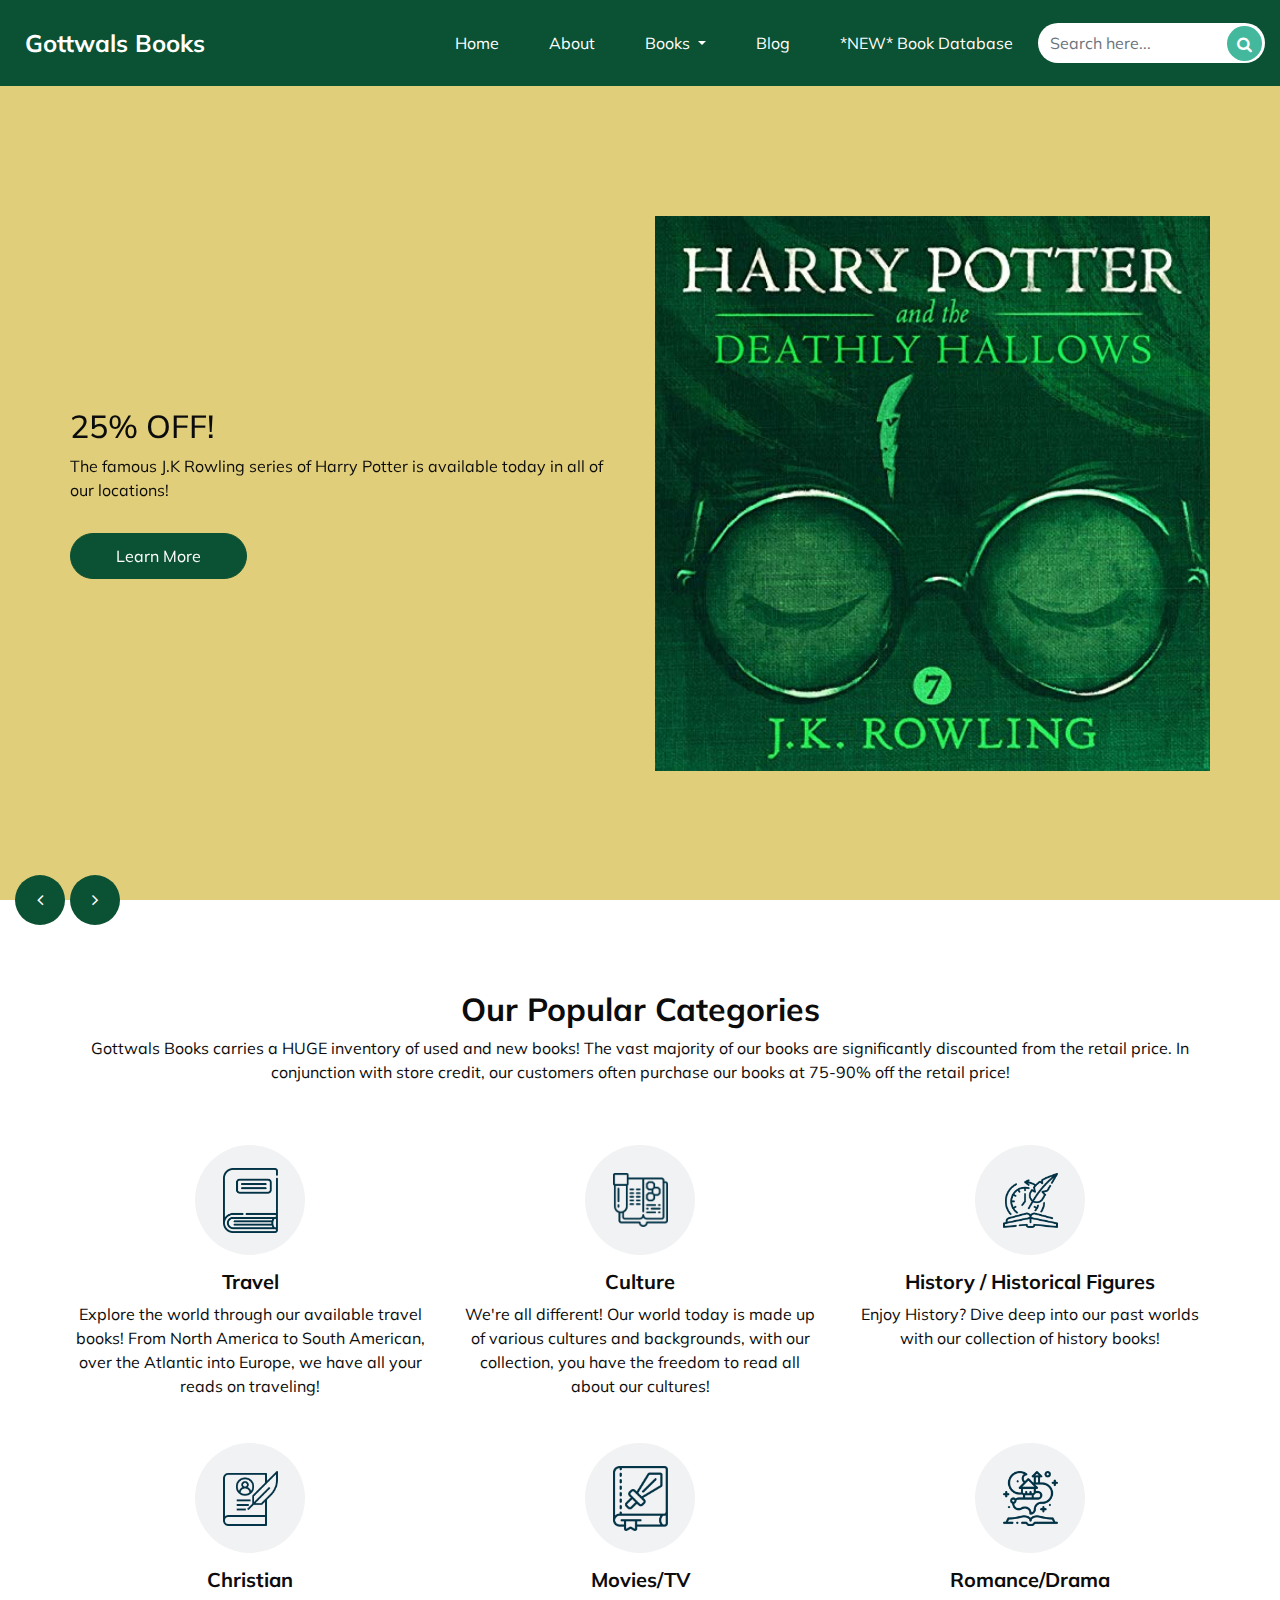
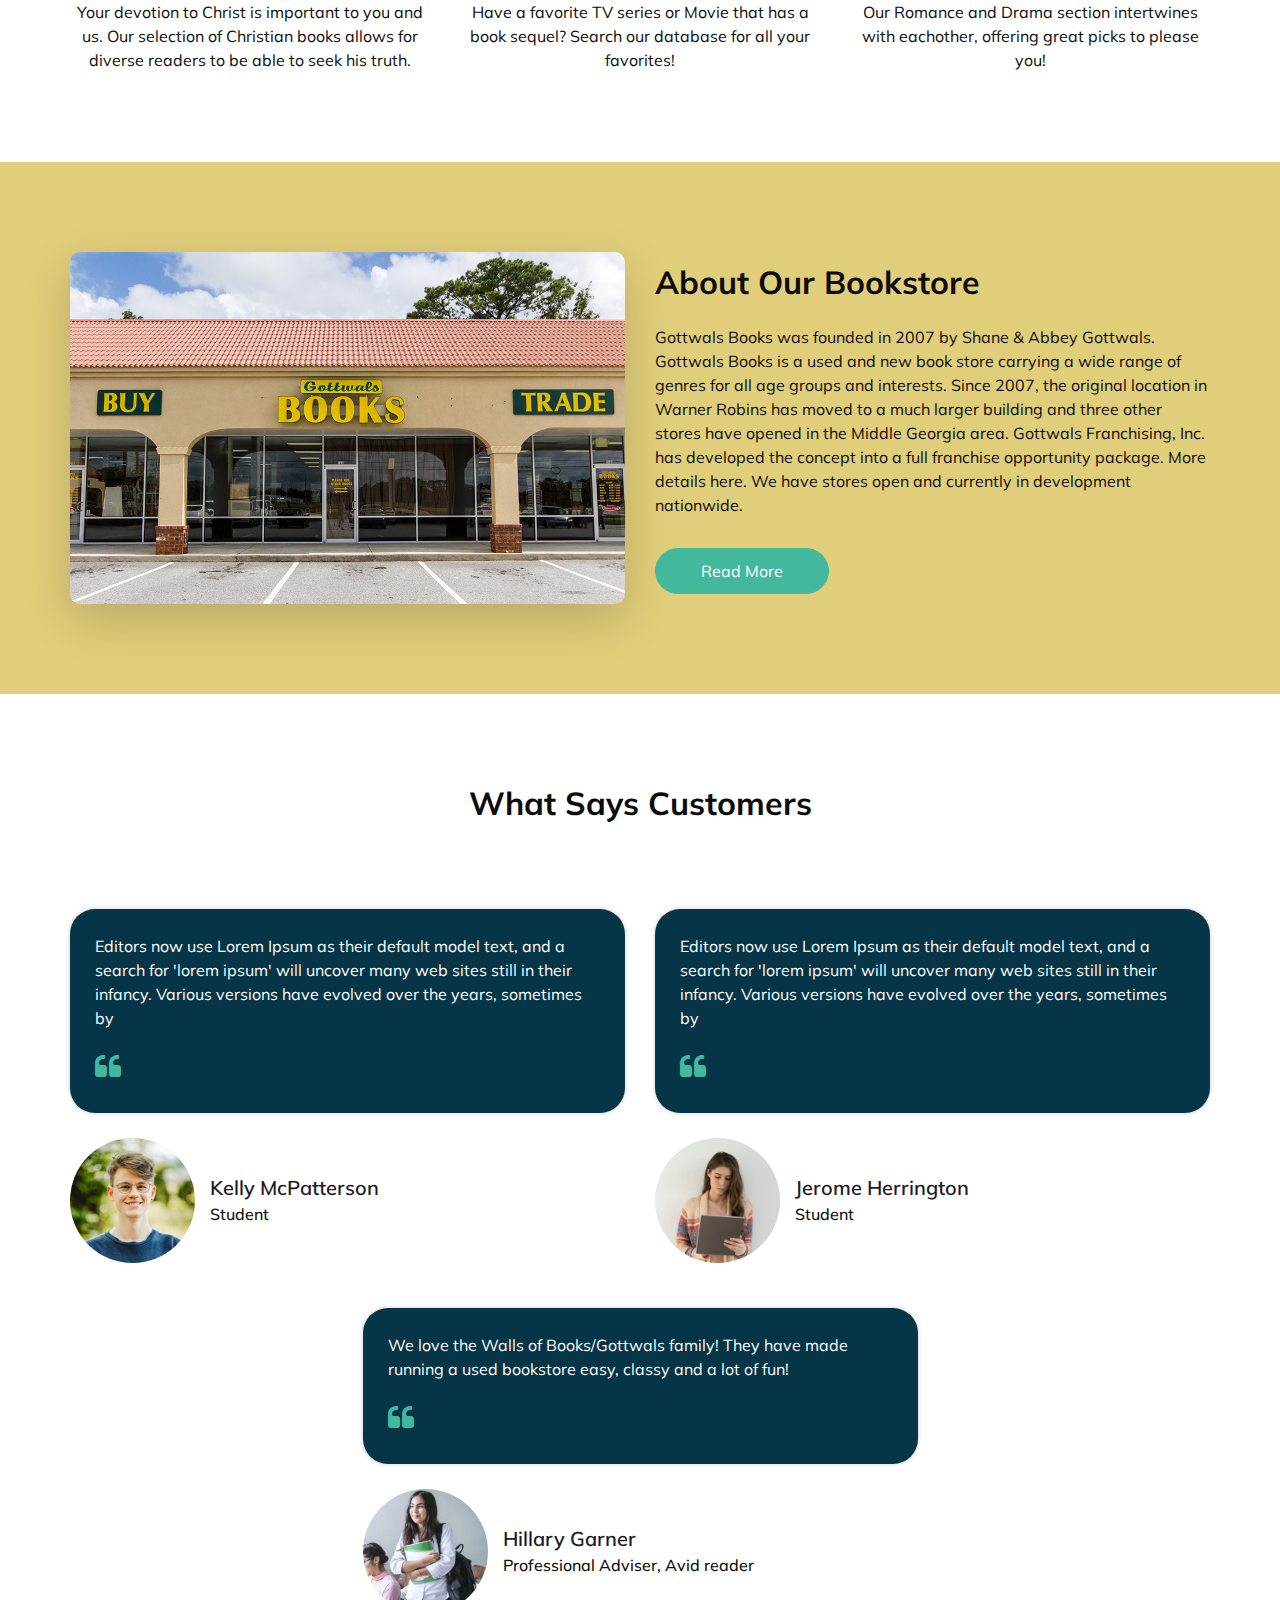
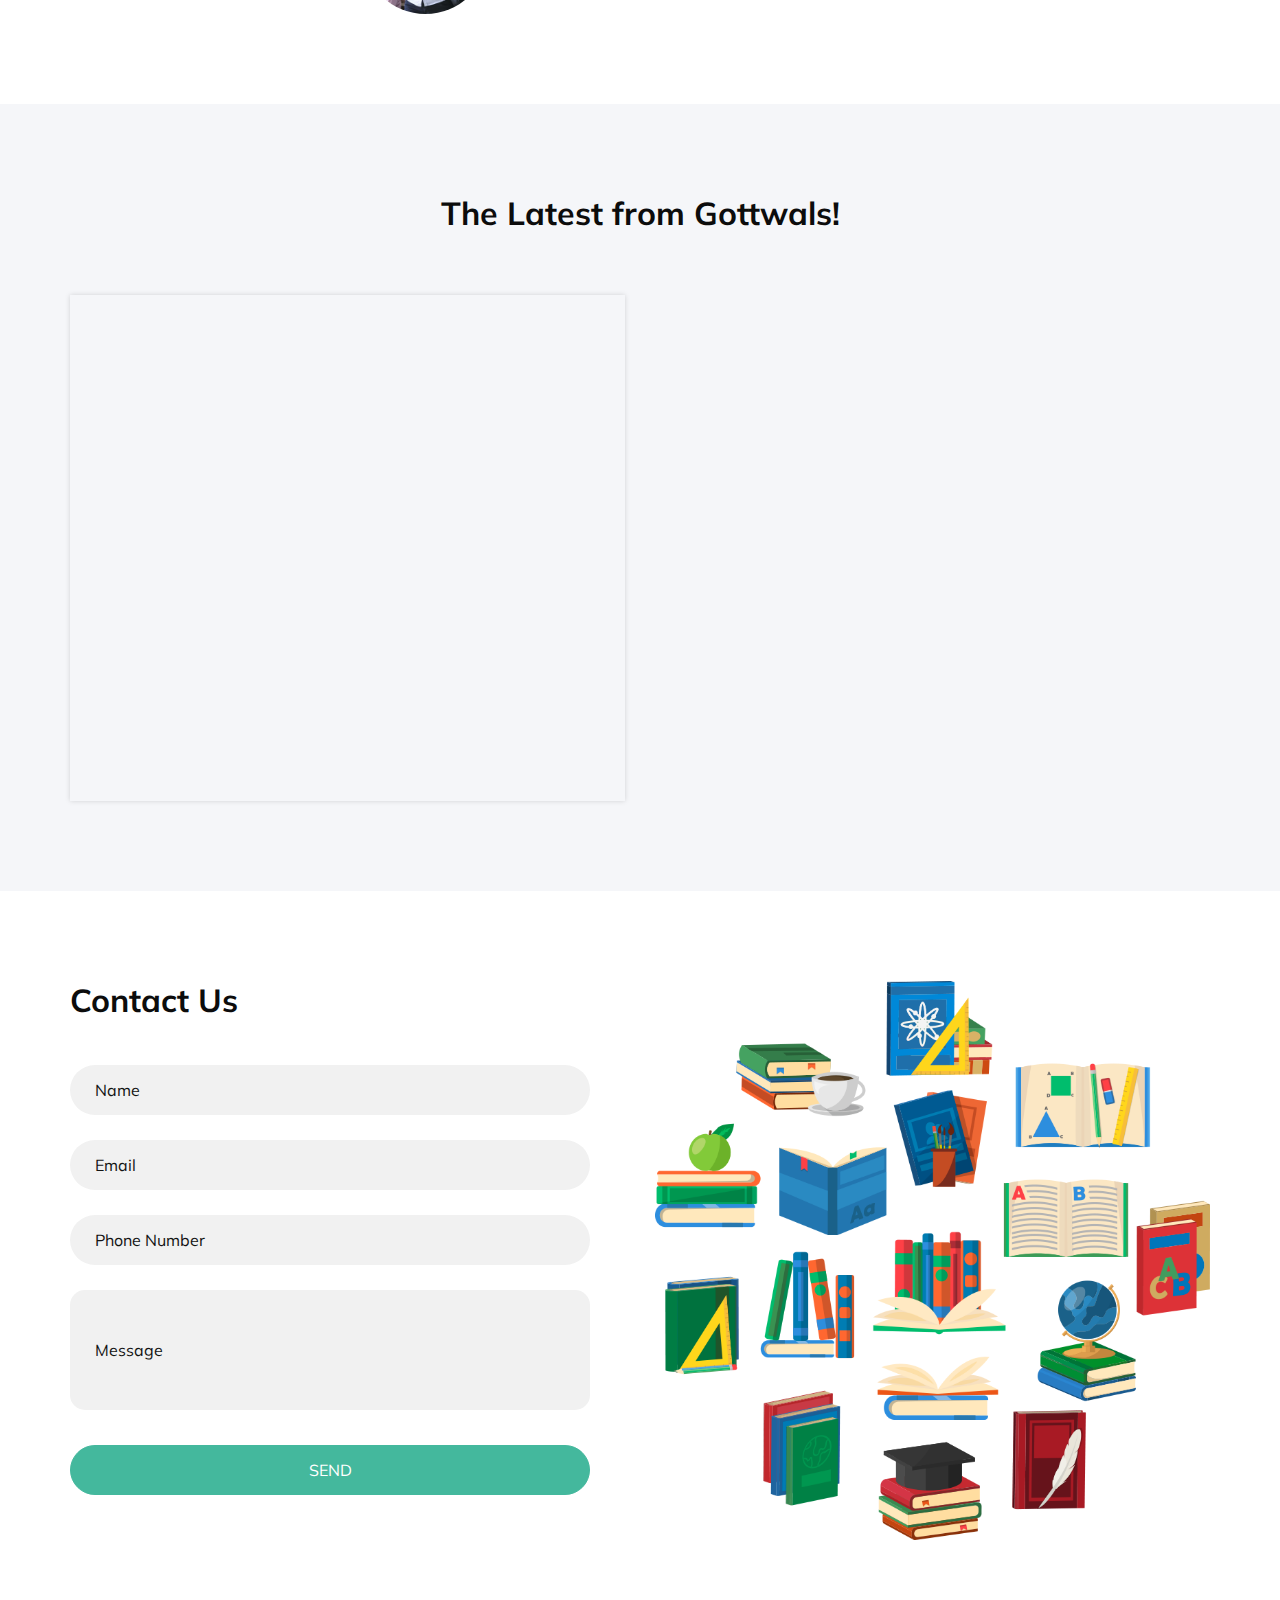
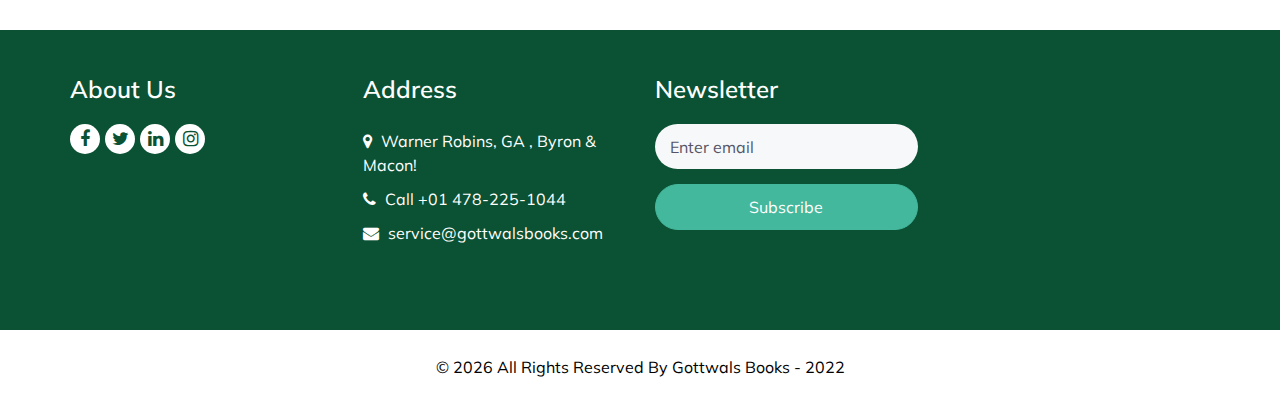
==== Capstone/bostorek/index.html @ 1cc6a349 "updated index" ====
<!DOCTYPE html>
<html>

<head>
  <!-- Basic -->
  <meta charset="utf-8" />
  <meta http-equiv="X-UA-Compatible" content="IE=edge" />
  <!-- Mobile Metas -->
  <meta name="viewport" content="width=device-width, initial-scale=1, shrink-to-fit=no" />
  <!-- Site Metas -->
  <link rel="icon" href="images/favicon.png" type="image/gif" />
  <meta name="keywords" content="" />
  <meta name="description" content="" />
  <meta name="author" content="" />

  <title>Gottwals Books : : Home</title>

  <!-- bootstrap core css -->
  <link rel="stylesheet" type="text/css" href="css/bootstrap.css" />
  <!-- font awesome style -->
  <link href="css/font-awesome.min.css" rel="stylesheet" />

  <!-- Custom styles for this template -->
  <link href="css/style.css" rel="stylesheet" />
  <!-- responsive style -->
  <link href="css/responsive.css" rel="stylesheet" />

</head>

<body>

  <div class="hero_area">
    <!-- header section strats -->
    <header class="header_section">
      <div class="container-fluid">
        <nav class="navbar navbar-expand-lg custom_nav-container ">
          <a class="navbar-brand" href="index.html">
            <span>
              <div class="zoom">
              Gottwals Books
              </div>  
            </span>
          </a>

          <button class="navbar-toggler" type="button" data-toggle="collapse" data-target="#navbarSupportedContent" aria-controls="navbarSupportedContent" aria-expanded="false" aria-label="Toggle navigation">
            <span class=""> </span>
          </button>

          <div class="collapse navbar-collapse" id="navbarSupportedContent">
            <ul class="navbar-nav">
              <li class="nav-item active">
                <a class="nav-link pl-lg-0 " href="index.html">Home <span class="sr-only">(current)</span></a>
              </li>
              <li class="nav-item">
                <a class="nav-link" href="about.html"> About</a>
              </li>
              <li class="nav-item dropdown">
                <a class="nav-link dropdown-toggle" data-toggle="dropdown" href="categories.html">Books
                <span class="caret"></span></a>
                <ul class="dropdown-menu">
                  <li class="nav-link"><a href="#">Audiobooks</a></li>
                  <li class="nav-link"><a href="#">Kids</a></li>
                  <li class="nav-link"><a href="#">Trade & Sell</a></li>
                </ul>
              </li>
              <li class="nav-item">
                <a class="nav-link" href="blog.html"> Blog </a>
              </li>
              <li class="nav-item">
                <a class="nav-link" href="contact.html">*NEW* Book Database</a>
              </li>
            </ul>
            <from class="search_form">
              <input type="text" class="form-control" placeholder="Search here...">
              <button class="" type="submit">
                <i class="fa fa-search" aria-hidden="true"></i>
              </button>
            </from>
          </div>
        </nav>
      </div>
    </header>
    <!-- end header section -->
    <!-- slider section -->
    <section class="slider_section ">
      <div id="customCarousel1" class="carousel slide" data-ride="carousel">
        <div class="carousel-inner">
          <div class="carousel-item active">
            <div class="container ">
              <div class="row">
                <div class="col-md-6">
                  <div class="detail-box">
                    <h2>
                      25% OFF!  
                    </h2>
                    <p>
                      The famous J.K Rowling series of Harry Potter is available today in all of our locations!
                    </p>
                    <a href="">
                      Learn More
                    </a>
                  </div>
                </div>
                <div class="col-md-6">
                  <div class="img-box">
                    <img src="images/Deathly Hallows.jpg" alt="">
                  </div>
                </div>
              </div>
            </div>
          </div>
          <div class="carousel-item">
            <div class="container ">
              <div class="row">
                <div class="col-md-6">
                  <div class="detail-box">
                    <h2>
                      10% OFF + Store Credit!
                    </h2>
                    <p>
                      Feeling down? Depressed? Low Energy? Read into Unbreakable by Jay Glazer!
                    </p>
                    <a href="">
                      Learn More
                    </a>
                  </div>
                </div>
                <div class="col-md-6">
                  <div class="img-box">
                    <img src="images/Unbreakable.jpg" alt="">
                  </div>
                </div>
              </div>
            </div>
          </div>
          <div class="carousel-item">
            <div class="container ">
              <div class="row">
                <div class="col-md-6">
                  <div class="detail-box">
                    <h2>
                      Available Now!
                    </h2>
                    <p>
                      For all your financial needs,
                      Read Money: Master The Game! <br>
                      
                    </p>
                    <a href="">
                      Learn More
                    </a>
                  </div>
                </div>
                <div class="col-md-6">
                  <div class="img-box">
                    <img src="images/Money.png" alt="">
                  </div>
                </div>
              </div>
            </div>
          </div>
        </div>
        <div class="carousel_btn_box">
          <a class="carousel-control-prev" href="#customCarousel1" role="button" data-slide="prev">
            <i class="fa fa-angle-left" aria-hidden="true"></i>
            <span class="sr-only">Previous</span>
          </a>
          <a class="carousel-control-next" href="#customCarousel1" role="button" data-slide="next">
            <i class="fa fa-angle-right" aria-hidden="true"></i>
            <span class="sr-only">Next</span>
          </a>
        </div>
      </div>
    </section>
    <!-- end slider section -->
  </div>


  <!-- catagory section -->

  <section class="catagory_section layout_padding">
    <div class="catagory_container">
      <div class="container ">
        <div class="heading_container heading_center">
          <h2>
            Our Popular Categories
          </h2>
          <p>
            Gottwals Books carries a HUGE inventory of used and new books! The vast majority of our books are significantly discounted from the retail price. In conjunction with store credit, our customers often purchase our books at 75-90% off the retail price!
          </p>
        </div>
        <div class="row">
          <div class="col-sm-6 col-md-4 ">
            <div class="box">
              <div class="img-box">
                <img src="images/cat1.png" alt="">
              </div>
              <div class="detail-box">
                <h5>
                  Travel
                </h5>
                <p>
                 Explore the world through our available travel books! From North America to
                 South American, over the Atlantic into Europe, we have all your reads on traveling!                  
                </p>
              </div>
            </div>
          </div>
          <div class="col-sm-6 col-md-4 ">
            <div class="box ">
              <div class="img-box">
                <img src="images/cat2.png" alt="">
              </div>
              <div class="detail-box">
                <h5>
                  Culture
                </h5>
                <p>
                  We're all different!
                  Our world today is made up of various cultures and backgrounds,
                  with our collection, you have the freedom to read all about our cultures!
                </p>
              </div>
            </div>
          </div>
          <div class="col-sm-6 col-md-4 ">
            <div class="box ">
              <div class="img-box">
                <img src="images/cat3.png" alt="">
              </div>
              <div class="detail-box">
                <h5>
                  History / Historical Figures
                </h5>
                <p>
                  Enjoy History? Dive deep into our past worlds 
                  with our collection of history books!
                </p>
              </div>
            </div>
          </div>
          <div class="col-sm-6 col-md-4 ">
            <div class="box ">
              <div class="img-box">
                <img src="images/cat4.png" alt="">
              </div>
              <div class="detail-box">
                <h5>
                  Christian
                </h5>
                <p>
                  Your devotion to Christ is important to you and us.
                  Our selection of Christian books allows for diverse readers 
                  to be able to seek his truth.
                </p>
              </div>
            </div>
          </div>
          <div class="col-sm-6 col-md-4 ">
            <div class="box ">
              <div class="img-box">
                <img src="images/cat5.png" alt="">
              </div>
              <div class="detail-box">
                <h5>
                  Movies/TV
                </h5>
                <p>
                   Have a favorite TV series or Movie that has a book sequel?
                   Search our database for all your favorites!

                </p>
              </div>
            </div>
          </div>
          <div class="col-sm-6 col-md-4 ">
            <div class="box ">
              <div class="img-box">
                <img src="images/cat6.png" alt="">
              </div>
              <div class="detail-box">
                <h5>
                  Romance/Drama
                </h5>
                <p>
                 Our Romance and Drama section intertwines with eachother,
                 offering great picks to please you!

                </p>
              </div>
            </div>
          </div>
        </div>
      </div>
    </div>
  </section>

  <!-- end catagory section -->

  <!-- about section -->

  <section class="about_section layout_padding">
    <div class="container ">
      <div class="row">
        <div class="col-md-6">
          <div class="img-box">
            <img src="images/Storefront.jpg" class="card-img shadow-lg" alt="">
          </div>
        </div>
        <div class="col-md-6">
          <div class="detail-box">
            <div class="heading_container">
              <h2>
                About Our Bookstore
              </h2>
            </div>
            <p>
              Gottwals Books was founded in 2007 by Shane & Abbey Gottwals. Gottwals Books is a used and new book store carrying a wide range of genres for all age groups and interests. Since 2007, the original location in Warner Robins has moved to a much larger building and three other stores have opened in the Middle Georgia area. Gottwals Franchising, Inc. has developed the concept into a full franchise opportunity package. More details here. We have stores open and currently in development nationwide.
            </p>
            <a href="about.html">
              Read More
            </a>
          </div>
        </div>
      </div>
    </div>
  </section>

  <!-- end about section -->

  <!-- client section -->

  <section class="client_section layout_padding">
    <div class="container ">
      <div class="heading_container heading_center">
        <h2>
          What Says Customers
        </h2>
        <hr>
      </div>
      <div class="row">
        <div class="col-md-6 mx-auto">
          <div class="client_container ">
            <div class="detail-box">
              <p>
                Editors now use Lorem Ipsum as their default model text, and a search for 'lorem ipsum' will uncover many web sites still in their infancy. Various versions have evolved over the years, sometimes by
              </p>
              <span>
                <i class="fa fa-quote-left" aria-hidden="true"></i>
              </span>
            </div>
            <div class="client_id">
              <div class="img-box">
                <img src="images/c1.jpg" alt="">
              </div>
              <div class="client_name">
                <h5>
                  Kelly McPatterson
                </h5>
                <h6>
                  Student
                </h6>
              </div>
            </div>
          </div>
        </div>
        <div class="col-md-6 mx-auto">
          <div class="client_container ">
            <div class="detail-box">
              <p>
                Editors now use Lorem Ipsum as their default model text, and a search for 'lorem ipsum' will uncover many web sites still in their infancy. Various versions have evolved over the years, sometimes by
              </p>
              <span>
                <i class="fa fa-quote-left" aria-hidden="true"></i>
              </span>
            </div>
            <div class="client_id">
              <div class="img-box">
                <img src="images/c2.jpg" alt="">
              </div>
              <div class="client_name">
                <h5>
                  Jerome Herrington
                </h5>
                <h6>
                  Student
                </h6>
              </div>
            </div>
          </div>
        </div>
        <div class="col-lg-6 mx-auto">
          <div class="client_container ">
            <div class="detail-box">
              <p>
                We love the Walls of Books/Gottwals family! They have made running a used bookstore easy, classy and a lot of fun!
              </p>
              <span>
                <i class="fa fa-quote-left" aria-hidden="true"></i>
              </span>
            </div>
            <div class="client_id">
              <div class="img-box">
                <img src="images/c3.jpg" alt="">
              </div>
              <div class="client_name">
                <h5>
                  Hillary Garner
                </h5>
                <h6>
                  Professional Adviser, Avid reader
                </h6>
              </div>
            </div>
          </div>
        </div>
      </div>
    </div>
  </section>

  <!-- end client section -->

  <!-- blog section -->

  <section class="blog_section layout_padding">
    <div class="container">
      <div class="heading_container heading_center">
        <h2>
          The Latest from Gottwals!
        </h2>
      </div>
      <div class="row">
        <div class="col-md-6">
          <div class="box">
           <iframe src="https://www.facebook.com/plugins/page.php?href=https%3A%2F%2Fwww.facebook.com%2Fgottwalsbooks&tabs=timeline&width=500&height=500&small_header=false&adapt_container_width=true&hide_cover=false&show_facepile=true&appId" width="500" height="500" style="border:none;overflow:hidden" scrolling="no" frameborder="0" allowfullscreen="true" allow="autoplay; clipboard-write; encrypted-media; picture-in-picture; web-share"></iframe>
          </div>
        </div>
          </div>
        </div>
      </div>
    </div>
  </section>

  <!-- end blog section -->

  <!-- contact section -->

  <section class="contact_section layout_padding">
    <div class="container">
      <div class="row">
        <div class="col-md-6 ">
          <div class="heading_container ">
            <h2 class="">
              Contact Us
            </h2>
          </div>
          <form action="#">
            <div>
              <input type="text" placeholder="Name" />
            </div>
            <div>
              <input type="email" placeholder="Email" />
            </div>
            <div>
              <input type="text" placeholder="Phone Number" />
            </div>
            <div>
              <input type="text" class="message-box" placeholder="Message" />
            </div>
            <div class="btn-box">
              <button>
                SEND
              </button>
            </div>
          </form>
        </div>
        <div class="col-md-6">
          <div class="img-box">
            <img src="images/contact-img.png" alt="">
          </div>
        </div>
      </div>
    </div>
  </section>

  <!-- end contact section -->

  <!-- info section -->

  <section class="info_section layout_padding2">
    <div class="container">
      <div class="row">
        <div class="col-md-6 col-lg-3 info-col">
          <div class="info_detail">
            <h4>
              About Us
            </h4>
            <p>
              
            </p>
            <div class="info_social">
              <a href="https://www.facebook.com/gottwalsbooks/">
                <i class="fa fa-facebook" aria-hidden="true"></i>
              </a>
              <a href="https://twitter.com/GottBooks">
                <i class="fa fa-twitter" aria-hidden="true"></i>
              </a>
              <a href="">
                <i class="fa fa-linkedin" aria-hidden="true"></i>
              </a>
              <a href="https://www.instagram.com/gottwalsbooks/?hl=en">
                <i class="fa fa-instagram" aria-hidden="true"></i>
              </a>
            </div>
          </div>
        </div>
        <div class="col-md-6 col-lg-3 info-col">
          <div class="info_contact">
            <h4>
              Address
            </h4>
            <div class="contact_link_box">
              <a href="https://www.google.com/maps/search/Gottwals+Books/@32.5690185,-83.7495053,11.52z">
                <i class="fa fa-map-marker" aria-hidden="true"></i>
                <span>
                  Warner Robins, GA , Byron & Macon!
                </span>
              </a>
              <a href="">
                <i class="fa fa-phone" aria-hidden="true"></i>
                <span>
                  Call +01 478-225-1044
                </span>
              </a>
              <a href="">
                <i class="fa fa-envelope" aria-hidden="true"></i>
                <span>
                  
                service@gottwalsbooks.com
                </span>
              </a>
            </div>
          </div>
        </div>
        <div class="col-md-6 col-lg-3 info-col">
          <div class="info_contact">
            <h4>
              Newsletter
            </h4>
            <form action="#">
              <input type="text" placeholder="Enter email" />
              <button type="submit">
                Subscribe
              </button>
            </form>
          </div>
        </div>
        <div class="col-md-6 col-lg-3 info-col">
          <div class="map_container">
            <div class="map">
              <div id="googleMap"></div>
            </div>
            <iframe src="https://www.google.com/maps/embed?pb=!1m16!1m12!1m3!1d149980.81291749844!2d-83.74950534823444!3d32.56901847072669!2m3!1f0!2f0!3f0!3m2!1i1024!2i768!4f13.1!2m1!1sGottwals%20Books!5e0!3m2!1sen!2sus!4v1646166553214!5m2!1sen!2sus" width="600" height="450" style="border:0;" allowfullscreen="" loading="lazy"></iframe>
          </div>
        </div>
      </div>
    </div>
  </section>

  <!-- end info section -->

  <!-- footer section -->
  <footer class="footer_section">
    <div class="container">
      <p>
        &copy; <span id="displayYear"></span> All Rights Reserved By
        <a href="https://html.design/">Gottwals Books - 2022</a>
      </p>
    </div>
  </footer>
  <!-- footer section -->

  <!-- jQery -->
  <script src="js/jquery-3.4.1.min.js"></script>
  <!-- bootstrap js -->
  <script src="js/bootstrap.js"></script>
  <!-- custom js -->
  <script src="js/custom.js"></script>
  <!-- Google Map -->
  <!-- End Google Map -->

</body>

</html>
---- Capstone/bostorek/css/style.css ----
@import url("https://fonts.googleapis.com/css2?family=Mulish:wght@400;500;600;700&display=swap");
body {
  font-family: 'Mulish', sans-serif;
  color: #0c0c0c;
  background-color: #ffffff;
  overflow-x: hidden;
}
.layout_padding {
  padding: 90px 0;
}

.layout_padding2 {
  padding: 75px 0;
}

.layout_padding2-top {
  padding-top: 75px;
}

.layout_padding2-bottom {
  padding-bottom: 75px;
}

.layout_padding-top {
  padding-top: 90px;
}

.layout_padding-bottom {
  padding-bottom: 90px;
}

.heading_container {
  display: -webkit-box;
  display: -ms-flexbox;
  display: flex;
  -webkit-box-orient: vertical;
  -webkit-box-direction: normal;
      -ms-flex-direction: column;
          flex-direction: column;
  -webkit-box-align: start;
      -ms-flex-align: start;
          align-items: flex-start;
}

.heading_container h2 {
  position: relative;
  font-weight: bold;
}

.heading_container h2 span {
  color: #44b89d;
}

.heading_container.heading_center {
  -webkit-box-align: center;
      -ms-flex-align: center;
          align-items: center;
  text-align: center;
}

a,
a:hover,
a:focus {
  text-decoration: none;
}

a:hover,
a:focus {
  color: initial;
}

.btn,
.btn:focus {
  outline: none !important;
  -webkit-box-shadow: none;
          box-shadow: none;
}

/*header section*/

.zoom {
  padding: 10px;
  transition: transform .3s; /* Animation */
  margin: 0 auto;
}

.zoom:hover {
  transform: scale(0.9); /* (150% zoom - Note: if the zoom is too large, it will go outside of the viewport) */
}

.hero_area {
  position: relative;
  min-height: 100vh;
  display: -webkit-box;
  display: -ms-flexbox;
  display: flex;
  -webkit-box-orient: vertical;
  -webkit-box-direction: normal;
      -ms-flex-direction: column;
          flex-direction: column;
}

.sub_page .hero_area {
  min-height: auto;
}

.header_section {
  background-color: #0B5133;
  padding: 15px 0;
}

.top_nav_container {
  display: -webkit-box;
  display: -ms-flexbox;
  display: flex;
  -webkit-box-pack: justify;
      -ms-flex-pack: justify;
          justify-content: space-between;
  -webkit-box-align: center;
      -ms-flex-align: center;
          align-items: center;
}

.search_form {
  display: -webkit-box;
  display: -ms-flexbox;
  display: flex;
  margin: 0;
  position: relative;
}

.search_form .form-control {
  border-radius: 45px;
  height: 40px;
  min-width: unset;
  border: none;
}

.search_form button {
  position: absolute;
  top: 3px;
  right: 3px;
  width: 35px;
  height: 35px;
  padding: 0;
  border: none;
  outline: none;
  color: #ffffff;
  background-color: #44b89d;
  border-radius: 100%;
}

.navbar-brand {
  padding: 0;
  margin: 0;
  color: #000000;
  font-size: 24px;
  font-weight: bold;
}

.navbar-brand span {
  color: #ffffff;
}

.custom_nav-container {
  padding: 0;
}

.custom_nav-container .navbar-nav {
  margin-left: auto;
}

.custom_nav-container .navbar-nav .nav-item .nav-link {
  padding: 10px 25px;
  color: #ffffff;
  text-align: center;
}

.custom_nav-container .navbar-toggler {
  outline: none;
}

.custom_nav-container .navbar-toggler {
  padding: 0;
  width: 37px;
  height: 42px;
  -webkit-transition: all 0.3s;
  transition: all 0.3s;
}

.custom_nav-container .navbar-toggler span {
  display: block;
  width: 35px;
  height: 4px;
  background-color: #ffffff;
  margin: 7px 0;
  -webkit-transition: all 0.3s;
  transition: all 0.3s;
  position: relative;
  border-radius: 5px;
  transition: all 0.3s;
}

.custom_nav-container .navbar-toggler span::before, .custom_nav-container .navbar-toggler span::after {
  content: "";
  position: absolute;
  left: 0;
  height: 100%;
  width: 100%;
  background-color: #ffffff;
  top: -10px;
  border-radius: 5px;
  -webkit-transition: all 0.3s;
  transition: all 0.3s;
}

.custom_nav-container .navbar-toggler span::after {
  top: 10px;
}

.custom_nav-container .navbar-toggler[aria-expanded="true"] {
  -webkit-transform: rotate(360deg);
          transform: rotate(360deg);
}

.custom_nav-container .navbar-toggler[aria-expanded="true"] span {
  -webkit-transform: rotate(45deg);
          transform: rotate(45deg);
}

.custom_nav-container .navbar-toggler[aria-expanded="true"] span::before, .custom_nav-container .navbar-toggler[aria-expanded="true"] span::after {
  -webkit-transform: rotate(90deg);
          transform: rotate(90deg);
  top: 0;
}

/*end header section*/
/* slider section */
.slider_section {
  -webkit-box-flex: 1;
      -ms-flex: 1;
          flex: 1;
  display: -webkit-box;
  display: -ms-flexbox;
  display: flex;
  -webkit-box-align: center;
      -ms-flex-align: center;
          align-items: center;
  padding: 75px 0;
  background-color: #e1ce7a;
  position: relative;
}

.slider_section .row {
  -webkit-box-align: center;
      -ms-flex-align: center;
          align-items: center;
}

.slider_section #customCarousel1 {
  width: 100%;
  position: unset;
}

.slider_section .detail-box h5 {
  color: #0B5133;
}

.slider_section .detail-box h1 {
  font-weight: bold;
  margin-bottom: 25px;
  line-height: 58px;
  font-size: 3rem;
}

.slider_section .detail-box a {
  display: inline-block;
  padding: 10px 45px;
  background-color: #0B5133;
  color: #ffffff;
  border-radius: 45px;
  border: 1px solid #0B5133;
  -webkit-transition: all 0.3s;
  transition: all 0.3s;
  margin-top: 15px;
}

.slider_section .detail-box a:hover {
  background-color: transparent;
  color: #0B5133;
}

.slider_section .img-box img {
  width: 100%;
}

.slider_section .carousel_btn_box {
  position: absolute;
  bottom: 0;
  left: 15px;
  display: -webkit-box;
  display: -ms-flexbox;
  display: flex;
  -webkit-box-pack: justify;
      -ms-flex-pack: justify;
          justify-content: space-between;
  width: 105px;
  height: 50px;
  -webkit-transform: translateY(50%);
          transform: translateY(50%);
  z-index: 3;
}

.slider_section .carousel_btn_box .carousel-control-prev,
.slider_section .carousel_btn_box .carousel-control-next {
  position: unset;
  width: 50px;
  height: 50px;
  background-color: #0B5133;
  opacity: 1;
  -webkit-transition: all 0.2s;
  transition: all 0.2s;
  font-size: 18px;
  border-radius: 100%;
}

.slider_section .carousel_btn_box .carousel-control-prev img,
.slider_section .carousel_btn_box .carousel-control-next img {
  width: 10px;
}

.slider_section .carousel_btn_box .carousel-control-prev:hover,
.slider_section .carousel_btn_box .carousel-control-next:hover {
  background-color: #3B6A49;
}


.catagory_section {
  position: relative;
}

.catagory_section .box {
  display: -webkit-box;
  display: -ms-flexbox;
  display: flex;
  -webkit-box-orient: vertical;
  -webkit-box-direction: normal;
      -ms-flex-direction: column;
          flex-direction: column;
  -webkit-box-align: center;
      -ms-flex-align: center;
          align-items: center;
  text-align: center;
  margin-top: 45px;
  background-color: #ffffff;
  -webkit-transition: all .2s;
  transition: all .2s;
}

.catagory_section .box .img-box {
  width: 110px;
  min-width: 110px;
  height: 110px;
  margin-bottom: 15px;
  position: relative;
  display: -webkit-box;
  display: -ms-flexbox;
  display: flex;
  -webkit-box-pack: center;
      -ms-flex-pack: center;
          justify-content: center;
  -webkit-box-align: center;
      -ms-flex-align: center;
          align-items: center;
  background: #f1f2f3;
  border-radius: 100%;
}

.catagory_section .box .img-box:hover {
  background-color: #e1ce7a;
  cursor: pointer;
  -webkit-transition: all 0.4s;
  transition: all 0.4s ease-in-out;
}

.catagory_section .box .img-box img {
  width: 55px;
  color: #ffffff;
  
  
}

.catagory_section .box .detail-box h5 {
  font-weight: bold;
}

.catagory_section .box .detail-box p {
  margin: 0;
}

.catagory_section .box .detail-box a {
  color: #44b89d;
}

.catagory_section .box .detail-box a:hover {
  color: #44b89d;
}

.catagory_section .box:hover {
  border-color: #44b89d;
}

.catagory_section .btn-box {
  display: -webkit-box;
  display: -ms-flexbox;
  display: flex;
  -webkit-box-pack: center;
      -ms-flex-pack: center;
          justify-content: center;
  margin-top: 45px;
}

.catagory_section .btn-box a {
  display: inline-block;
  padding: 10px 45px;
  background-color: #44b89d;
  color: #ffffff;
  border-radius: 5px;
  border: 1px solid #44b89d;
  -webkit-transition: all 0.3s;
  transition: all 0.3s;
}

.catagory_section .btn-box a:hover {
  background-color: transparent;
  color: #44b89d;
}

.about_section {
  position: relative;
  background-color: #e1ce7a;
}

.about_section .row {
  -webkit-box-align: center;
      -ms-flex-align: center;
          align-items: center;
}

.about_section .img-box img {
  width: 100%;
}

.about_section .detail-box p {
  margin-top: 15px;
}

.about_section .detail-box a {
  display: inline-block;
  padding: 10px 45px;
  background-color: #44b89d;
  color: #ffffff;
  border-radius: 45px;
  border: 1px solid #44b89d;
  -webkit-transition: all 0.3s;
  transition: all 0.3s;
  margin-top: 15px;
}

.about_section .detail-box a:hover {
  background-color: transparent;
  color: #44b89d;
}

.client_section .client_container {
  display: -webkit-box;
  display: -ms-flexbox;
  display: flex;
  -webkit-box-orient: vertical;
  -webkit-box-direction: normal;
      -ms-flex-direction: column;
          flex-direction: column;
  margin: auto;
  margin-top: 45px;
}

.client_section .client_container .client_id {
  display: -webkit-box;
  display: -ms-flexbox;
  display: flex;
  -webkit-box-align: center;
      -ms-flex-align: center;
          align-items: center;
}

.client_section .client_container .client_id h5 {
  color: #1d1b28;
  font-weight: 600;
  margin-bottom: 5px;
}

.client_section .client_container .client_id h6 {
  margin-bottom: 0;
}

.client_section .client_container .img-box {
  width: 125px;
  margin-right: 15px;
}

.client_section .client_container .img-box img {
  width: 100%;
  border-radius: 100%;
}

.client_section .client_container .detail-box {
  -webkit-box-shadow: 0 0 5px 0 rgba(0, 0, 0, 0.2);
          box-shadow: 0 0 5px 0 rgba(0, 0, 0, 0.2);
  padding: 25px;
  margin-bottom: 25px;
  border-radius: 25px;
  background: #063547;
  color: #ffffff;
}

.client_section .client_container .detail-box span {
  margin-top: 25px;
  color: #44b89d;
  font-size: 28px;
}

.blog_section {
  background-color: #f5f6f9;
}

.blog_section .box {
  margin-top: 55px;
  -webkit-box-shadow: 0 0 5px 0 rgba(0, 0, 0, 0.15);
          box-shadow: 0 0 5px 0 rgba(0, 0, 0, 0.15);
}

.blog_section .box .img-box {
  position: relative;
}

.blog_section .box .img-box .blog_date {
  position: absolute;
  left: 25px;
  bottom: 0;
  padding: 10px 25px;
  font-size: 18px;
  background-color: #063547;
  margin: 0;
  display: -webkit-box;
  display: -ms-flexbox;
  display: flex;
  -webkit-box-pack: center;
      -ms-flex-pack: center;
          justify-content: center;
  -webkit-box-align: center;
      -ms-flex-align: center;
          align-items: center;
  text-align: center;
  border: 3px solid #ffffff;
  color: #ffffff;
  border-radius: 45px;
  -webkit-transform: translateY(50%);
          transform: translateY(50%);
}

.blog_section .box .img-box img {
  width: 100%;
}

.blog_section .box .detail-box {
  padding: 45px 25px 25px 25px;
  background: #ffffff;
}

.blog_section .box .detail-box h5 {
  font-weight: bold;
}

.blog_section .box .detail-box p {
  font-size: 15px;
}

.blog_section .box .detail-box a {
  color: #44b89d;
}

.contact_section h2 {
  margin-bottom: 45px;
}

.contact_section form {
  padding-right: 35px;
}

.contact_section input {
  width: 100%;
  border: 0;
  height: 50px;
  border-radius: 25px;
  margin-bottom: 25px;
  padding-left: 25px;
  outline: none;
  color: #101010;
  background: #f1f1f1;
}

.contact_section input::-webkit-input-placeholder {
  color: #131313;
}

.contact_section input:-ms-input-placeholder {
  color: #131313;
}

.contact_section input::-ms-input-placeholder {
  color: #131313;
}

.contact_section input::placeholder {
  color: #131313;
}

.contact_section input.message-box {
  height: 120px;
  border-radius: 15px;
}

.contact_section .btn-box {
  display: -webkit-box;
  display: -ms-flexbox;
  display: flex;
  margin-top: 10px;
}

.contact_section button {
  display: inline-block;
  padding: 12px 45px;
  background-color: #44b89d;
  color: #ffffff;
  border-radius: 45px;
  border: 1px solid #44b89d;
  -webkit-transition: all 0.3s;
  transition: all 0.3s;
  width: 100%;
}

.contact_section button:hover {
  background-color: transparent;
  color: #44b89d;
}

.contact_section .img-box img {
  width: 100%;
}

.info_section {
  background-color: #0B5133;
  color: #ffffff;
  padding: 45px 0 15px 0;
}

.info_section h4 {
  font-weight: 600;
  margin-bottom: 20px;
}

.info_section .info-col {
  margin-bottom: 30px;
}

.info_section .info_contact .contact_link_box {
  display: -webkit-box;
  display: -ms-flexbox;
  display: flex;
  -webkit-box-orient: vertical;
  -webkit-box-direction: normal;
      -ms-flex-direction: column;
          flex-direction: column;
}

.info_section .info_contact .contact_link_box a {
  margin: 5px 0;
  color: #ffffff;
}

.info_section .info_contact .contact_link_box a i {
  margin-right: 5px;
}

.info_section .info_contact .contact_link_box a:hover {
  color: #44b89d;
}

.info_section .info_social {
  display: -webkit-box;
  display: -ms-flexbox;
  display: flex;
  margin-top: 20px;
  margin-bottom: 10px;
}

.info_section .info_social a {
  display: -webkit-box;
  display: -ms-flexbox;
  display: flex;
  -webkit-box-pack: center;
      -ms-flex-pack: center;
          justify-content: center;
  -webkit-box-align: center;
      -ms-flex-align: center;
          align-items: center;
  color: #0B5133;
  width: 30px;
  height: 30px;
  border-radius: 100%;
  background-color: #ffffff;
  border-radius: 100%;
  margin-right: 5px;
  font-size: 18px;
}

.info_section .info_social a:hover {
  color: #44b89d;
}

.info_section form input {
  border: none;
  padding: 10px 15px;
  background-color: #f7f8f9;
  width: 100%;
  height: 45px;
  color: #000000;
  outline: none;
  border-radius: 45px;
}

.info_section form input::-webkit-input-placeholder {
  color: #556;
}

.info_section form input:-ms-input-placeholder {
  color: #556;
}

.info_section form input::-ms-input-placeholder {
  color: #556;
}

.info_section form input::placeholder {
  color: #556;
}

.info_section form button {
  width: 100%;
  text-align: center;
  display: inline-block;
  padding: 10px 55px;
  background-color: #44b89d;
  color: #ffffff;
  border-radius: 45px;
  border: 1px solid #44b89d;
  -webkit-transition: all 0.3s;
  transition: all 0.3s;
  margin-top: 15px;
}

.info_section form button:hover {
  background-color: transparent;
  color: #44b89d;
}

.info_section .map_container {
  width: 100%;
  height: 210px;
  overflow: hidden;
  display: -webkit-box;
  display: -ms-flexbox;
  display: flex;
  -webkit-box-align: stretch;
      -ms-flex-align: stretch;
          align-items: stretch;
}

.info_section .map_container .map {
  height: 100%;
  -webkit-box-flex: 1;
      -ms-flex: 1;
          flex: 1;
}

.info_section .map_container .map #googleMap {
  height: 100%;
}

/* footer section*/
.footer_section {
  position: relative;
  background-color: #ffffff;
  text-align: center;
}

.footer_section p {
  color: black;
  padding: 25px 0;
  margin: 0;
}

.footer_section p a {
  color: black;
}
/*# sourceMappingURL=style.css.map */
---- Capstone/bostorek/css/responsive.css ----
@media (max-width: 1200px) {}

@media (max-width: 1120px) {}

@media (max-width: 992px) {
  .hero_area {
    min-height: auto;
  }

  .slider_section .detail-box {
    margin-bottom: 45px;
  }

  .navbar-collapse {
    padding: 30px 0;
  }

  .search_form {
    margin: 0;
    justify-content: center;
    margin-top: 15px;
  }

  .contact_section form {
    padding-right: 0;
  }
}

@media (max-width: 768px) {

  .about_section .detail-box,
  .contact_section .img-box {
    margin-top: 45px;
  }

}

@media (max-width: 576px) {}

@media (max-width: 480px) {}

@media (max-width: 420px) {
  .slider_section .detail-box h1 {
    font-size: 2.5rem;
  }
}

@media (max-width: 376px) {}

@media (min-width: 1200px) {
  .container {
    max-width: 1170px;
  }
}
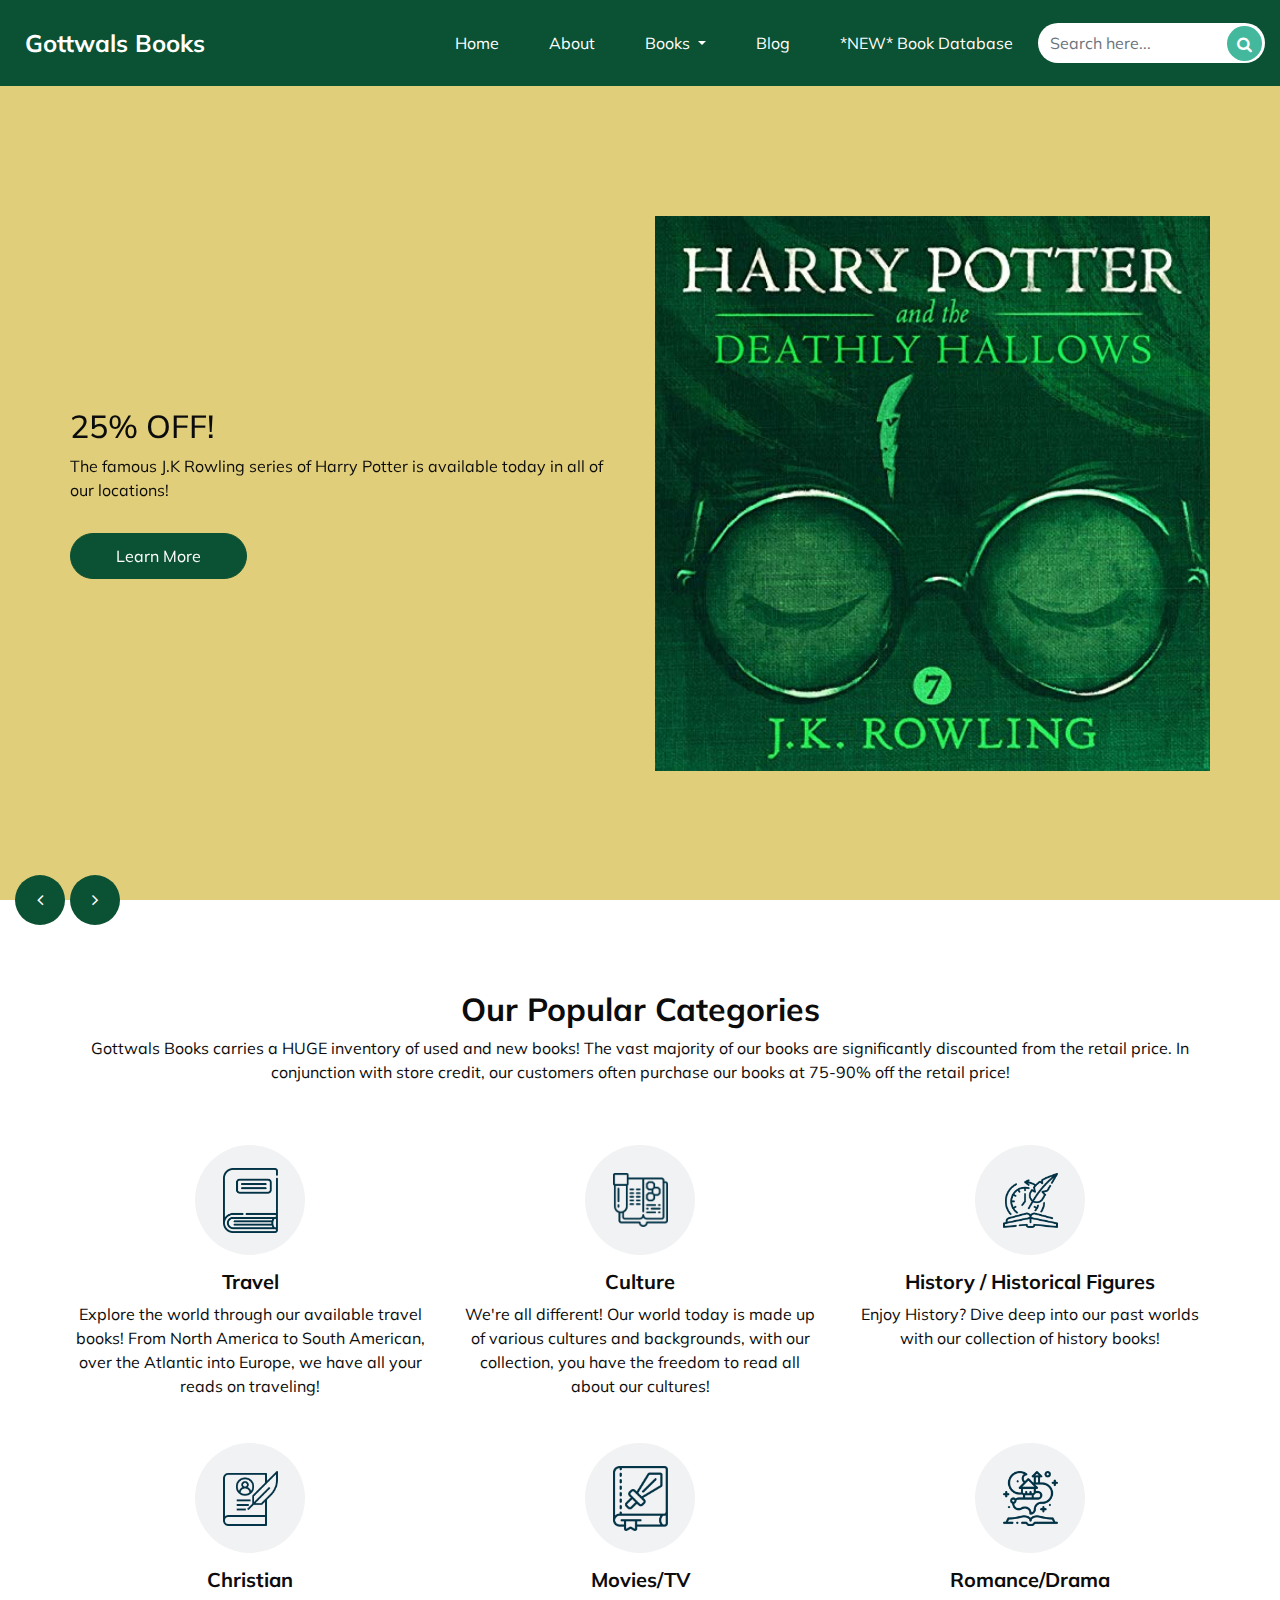
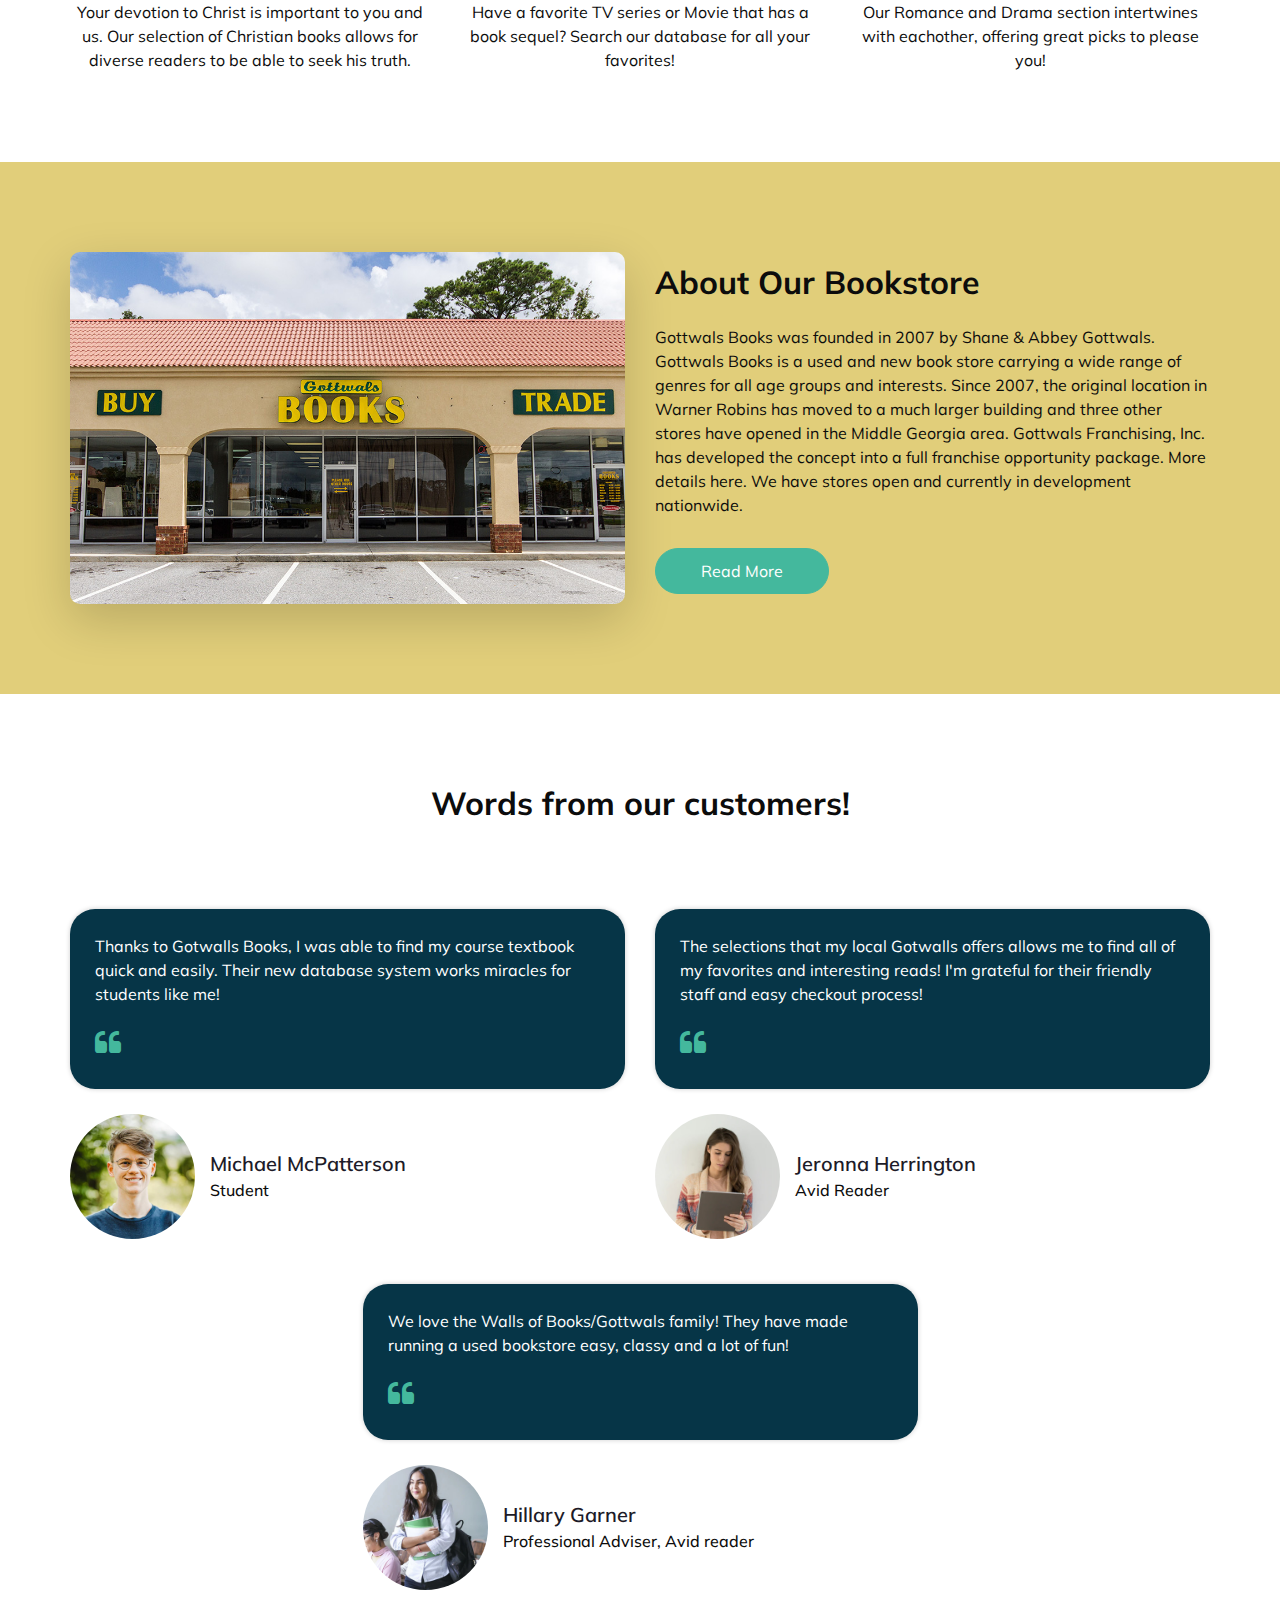
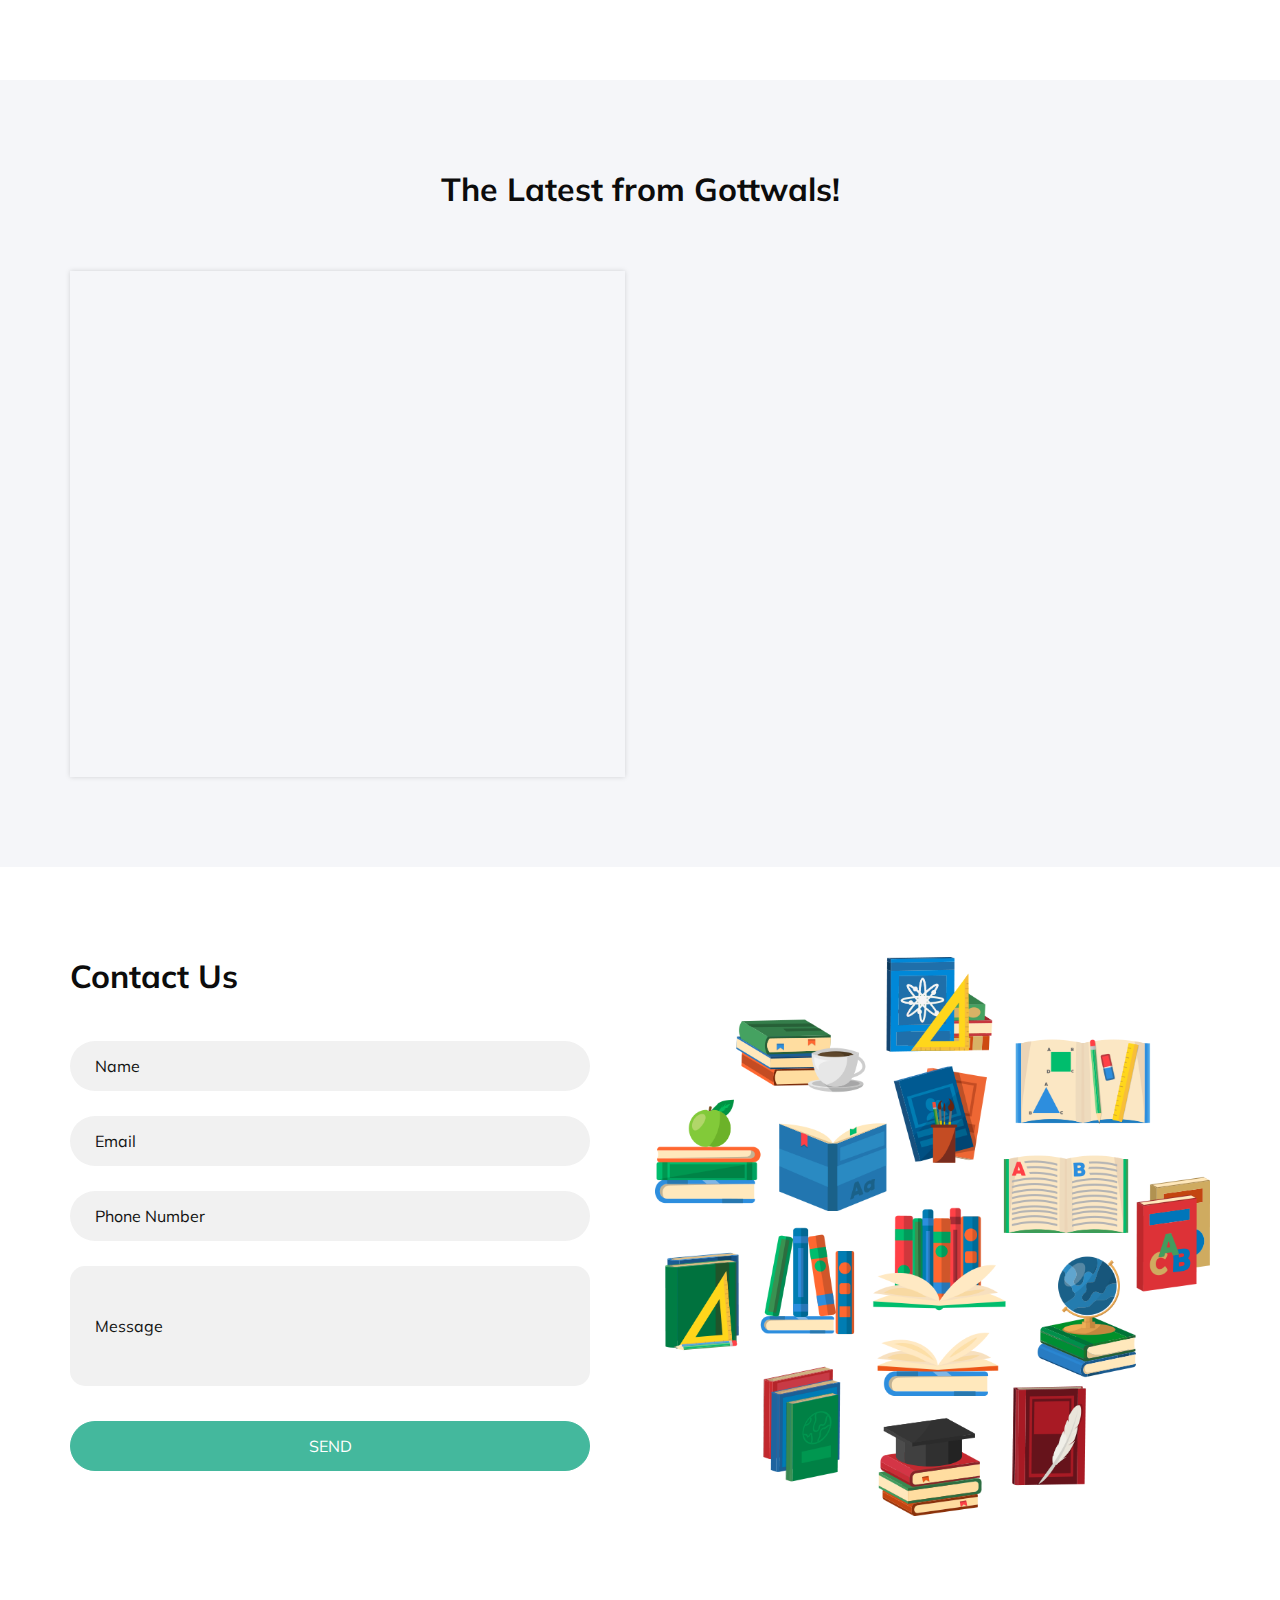
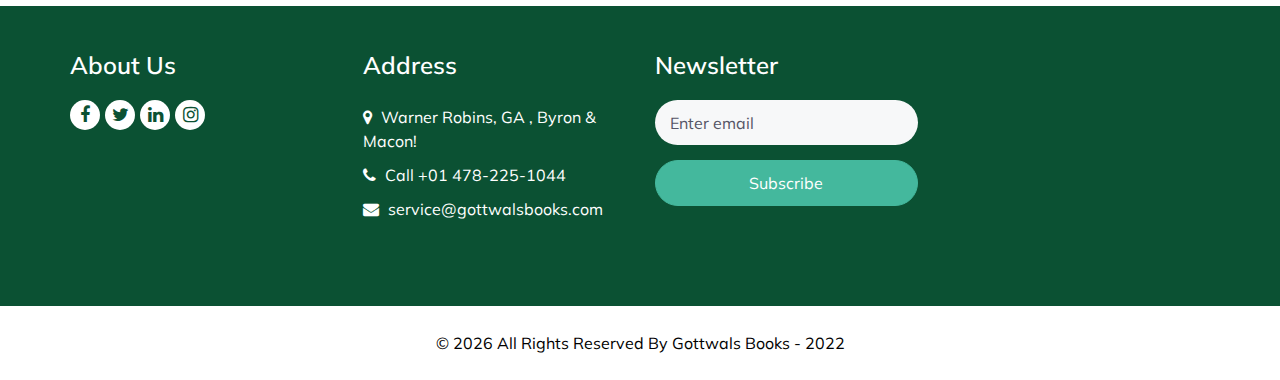
==== commit 9593001e: "something" ====
--- a/Capstone/bostorek/index.html
+++ b/Capstone/bostorek/index.html
@@ -13,7 +13,7 @@
   <meta name="description" content="" />
   <meta name="author" content="" />
 
-  <title>Gottwals Books : : Home</title>
+  <title>Gottwals Books: Home</title>
 
   <!-- bootstrap core css -->
   <link rel="stylesheet" type="text/css" href="css/bootstrap.css" />
@@ -334,7 +334,7 @@
     <div class="container ">
       <div class="heading_container heading_center">
         <h2>
-          What Says Customers
+          Words from our customers!
         </h2>
         <hr>
       </div>
@@ -343,7 +343,7 @@
           <div class="client_container ">
             <div class="detail-box">
               <p>
-                Editors now use Lorem Ipsum as their default model text, and a search for 'lorem ipsum' will uncover many web sites still in their infancy. Various versions have evolved over the years, sometimes by
+                Thanks to Gotwalls Books, I was able to find my course textbook quick and easily. Their new database system works miracles for students like me!
               </p>
               <span>
                 <i class="fa fa-quote-left" aria-hidden="true"></i>
@@ -355,7 +355,7 @@
               </div>
               <div class="client_name">
                 <h5>
-                  Kelly McPatterson
+                  Michael McPatterson
                 </h5>
                 <h6>
                   Student
@@ -368,7 +368,7 @@
           <div class="client_container ">
             <div class="detail-box">
               <p>
-                Editors now use Lorem Ipsum as their default model text, and a search for 'lorem ipsum' will uncover many web sites still in their infancy. Various versions have evolved over the years, sometimes by
+                The selections that my local Gotwalls offers allows me to find all of my favorites and interesting reads! I'm grateful for their friendly staff and easy checkout process!
               </p>
               <span>
                 <i class="fa fa-quote-left" aria-hidden="true"></i>
@@ -380,10 +380,10 @@
               </div>
               <div class="client_name">
                 <h5>
-                  Jerome Herrington
+                  Jeronna Herrington
                 </h5>
                 <h6>
-                  Student
+                  Avid Reader
                 </h6>
               </div>
             </div>
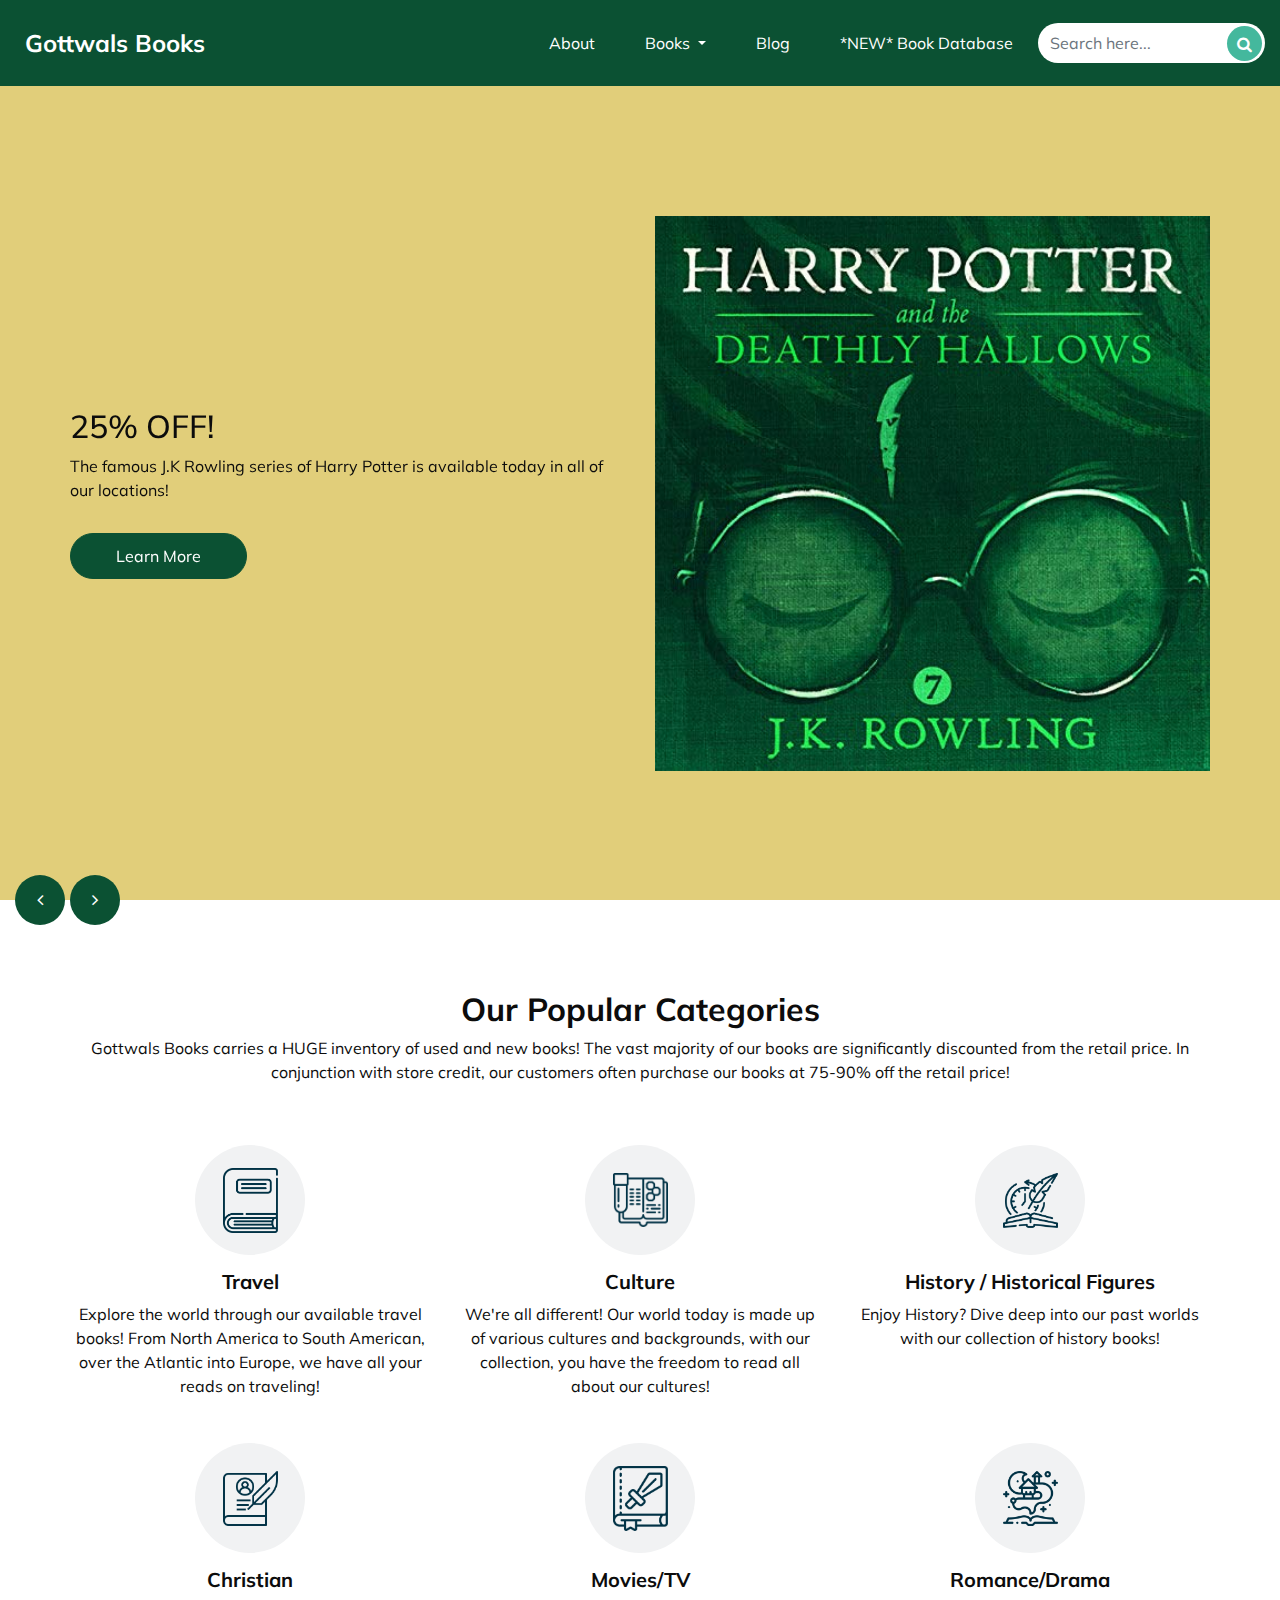
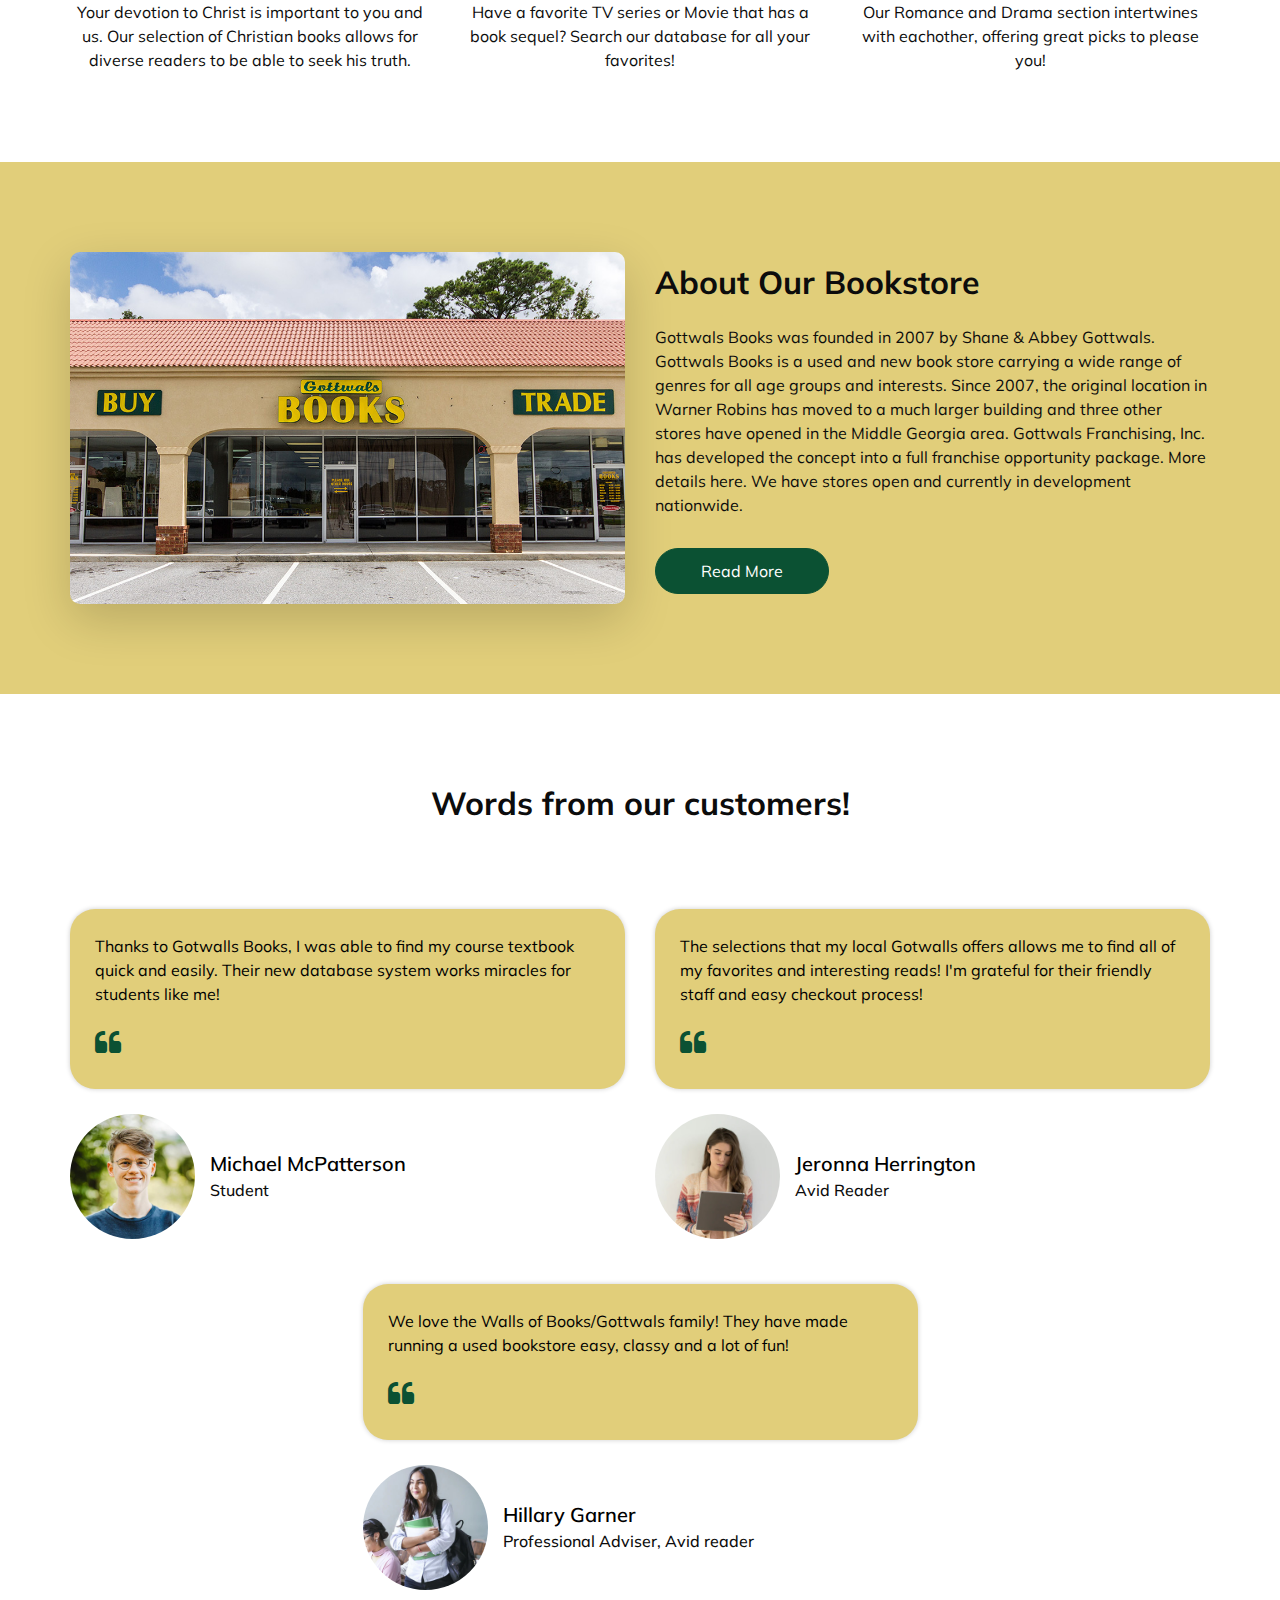
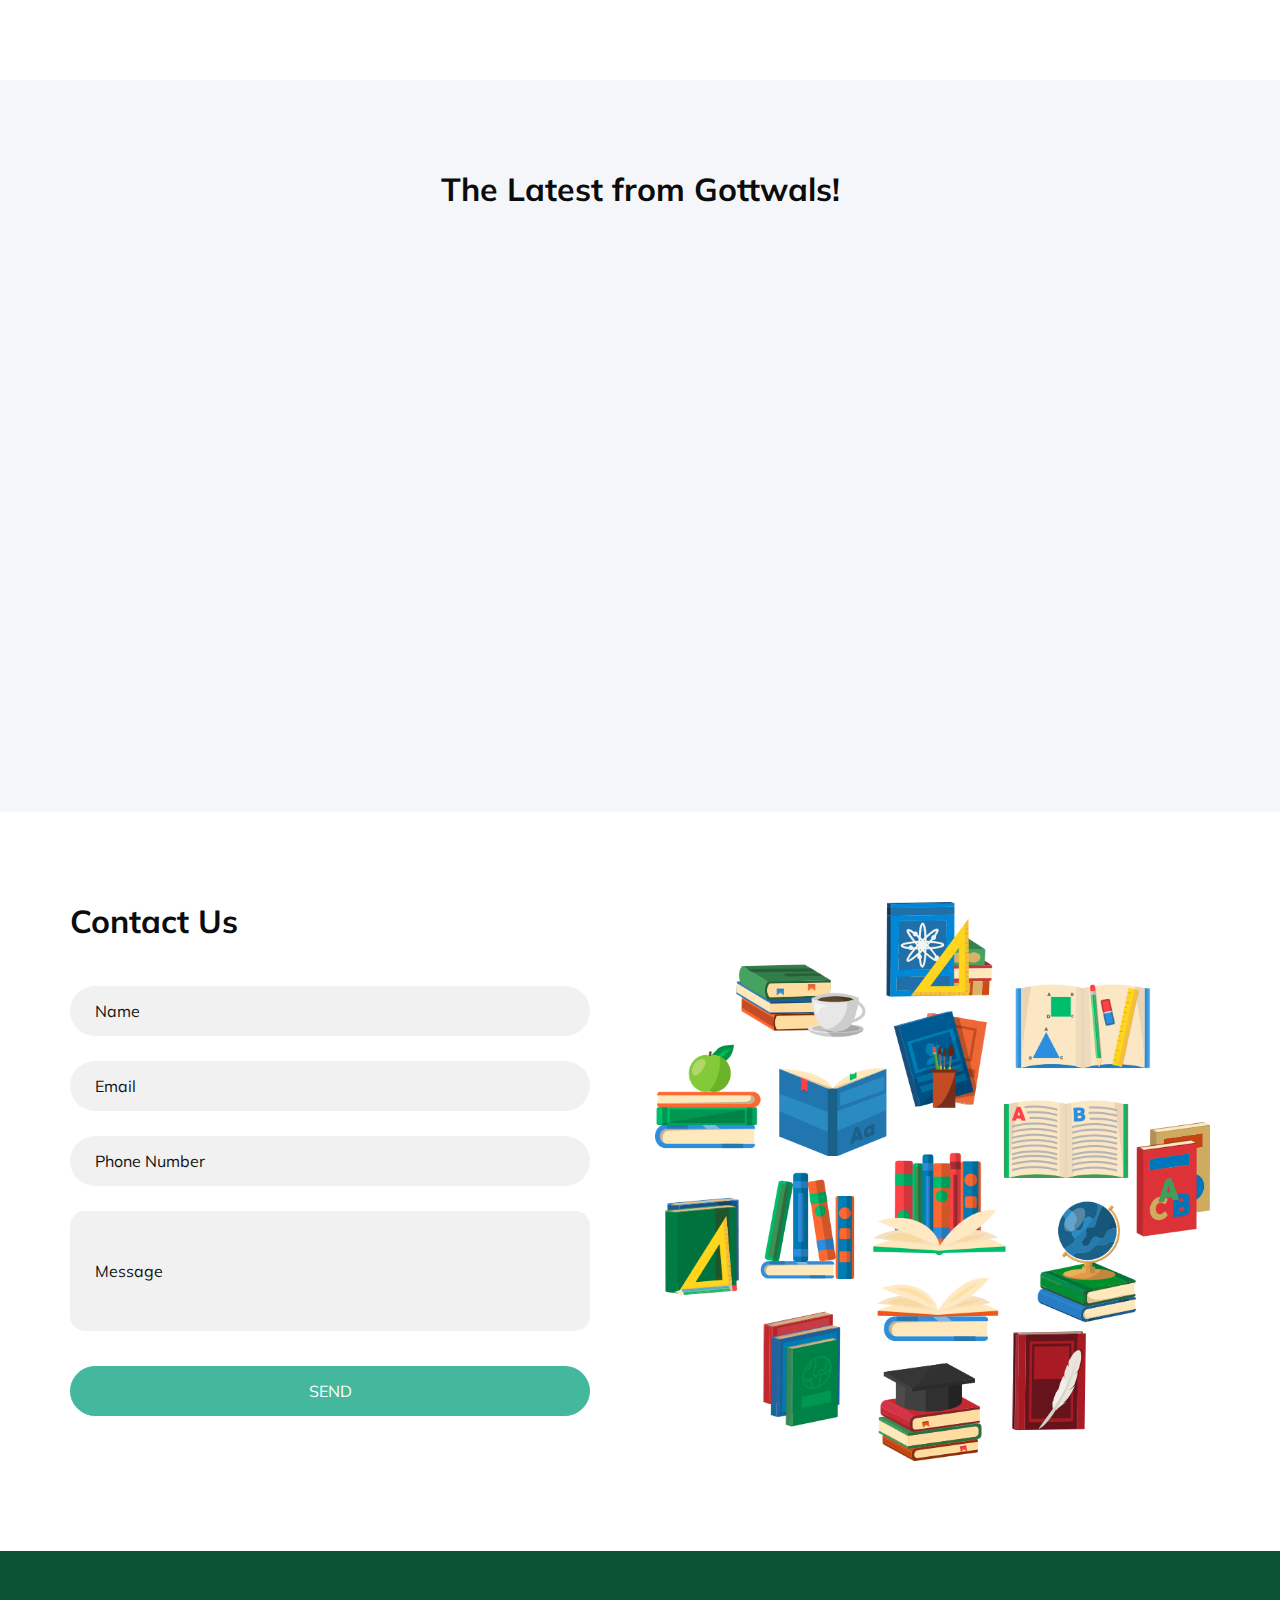
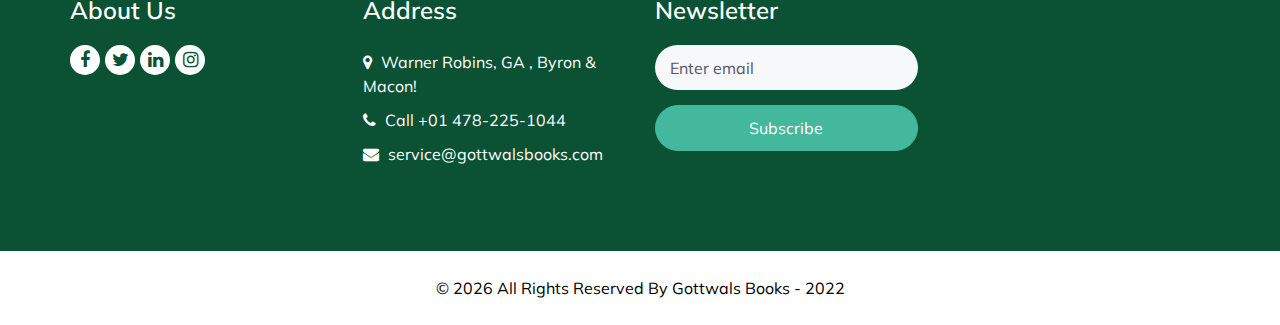
==== commit 585d4c10: "CSS changes" ====
--- a/Capstone/bostorek/index.html
+++ b/Capstone/bostorek/index.html
@@ -48,20 +48,17 @@
 
           <div class="collapse navbar-collapse" id="navbarSupportedContent">
             <ul class="navbar-nav">
-              <li class="nav-item active">
-                <a class="nav-link pl-lg-0 " href="index.html">Home <span class="sr-only">(current)</span></a>
-              </li>
               <li class="nav-item">
                 <a class="nav-link" href="about.html"> About</a>
               </li>
               <li class="nav-item dropdown">
-                <a class="nav-link dropdown-toggle" data-toggle="dropdown" href="categories.html">Books
+                <a class="nav-link dropdown-toggle" data-toggle="dropdown" href="#">Books
                 <span class="caret"></span></a>
-                <ul class="dropdown-menu">
-                  <li class="nav-link"><a href="#">Audiobooks</a></li>
-                  <li class="nav-link"><a href="#">Kids</a></li>
-                  <li class="nav-link"><a href="#">Trade & Sell</a></li>
-                </ul>
+                  <ul class="dropdown-menu" aria-labelledby="dropdownMenuLink">
+                    <li><a class="dropdown-item" href="#">Action</a></li>
+                    <li><a class="dropdown-item" href="#">Another action</a></li>
+                    <li><a class="dropdown-item" href="#">Something else here</a></li>
+                  </ul>
               </li>
               <li class="nav-item">
                 <a class="nav-link" href="blog.html"> Blog </a>
@@ -429,16 +426,10 @@
           The Latest from Gottwals!
         </h2>
       </div>
-      <div class="row">
-        <div class="col-md-6">
-          <div class="box">
-           <iframe src="https://www.facebook.com/plugins/page.php?href=https%3A%2F%2Fwww.facebook.com%2Fgottwalsbooks&tabs=timeline&width=500&height=500&small_header=false&adapt_container_width=true&hide_cover=false&show_facepile=true&appId" width="500" height="500" style="border:none;overflow:hidden" scrolling="no" frameborder="0" allowfullscreen="true" allow="autoplay; clipboard-write; encrypted-media; picture-in-picture; web-share"></iframe>
-          </div>
-        </div>
-          </div>
-        </div>
-      </div>
-    </div>
+        </div>
+        <center>
+        <iframe src="https://www.facebook.com/plugins/page.php?href=https%3A%2F%2Fwww.facebook.com%2Fgottwalsbooks%2F&tabs=timeline&width=500&height=500&small_header=false&adapt_container_width=true&hide_cover=false&show_facepile=true&appId" width="500" height="500" style="border:none;overflow:hidden" scrolling="no" frameborder="0" allowfullscreen="true" allow="autoplay; clipboard-write; encrypted-media; picture-in-picture; web-share"></iframe>
+      </center>
   </section>
 
   <!-- end blog section -->
--- a/Capstone/bostorek/css/style.css
+++ b/Capstone/bostorek/css/style.css
@@ -86,6 +86,7 @@
 
 .zoom:hover {
   transform: scale(0.9); /* (150% zoom - Note: if the zoom is too large, it will go outside of the viewport) */
+  color: #e1ce7a;
 }
 
 .hero_area {
@@ -174,6 +175,11 @@
   padding: 10px 25px;
   color: #ffffff;
   text-align: center;
+}
+
+.custom_nav-container .navbar-nav .nav-item .nav-link:hover{
+  color: #e1ce7a;
+  background-color:  #0B5133;
 }
 
 .custom_nav-container .navbar-toggler {
@@ -374,13 +380,12 @@
           align-items: center;
   background: #f1f2f3;
   border-radius: 100%;
+  transition: 0.3s;
 }
 
 .catagory_section .box .img-box:hover {
   background-color: #e1ce7a;
-  cursor: pointer;
-  -webkit-transition: all 0.4s;
-  transition: all 0.4s ease-in-out;
+  transition: 0.3s;
 }
 
 .catagory_section .box .img-box img {
@@ -458,10 +463,10 @@
 .about_section .detail-box a {
   display: inline-block;
   padding: 10px 45px;
-  background-color: #44b89d;
+  background-color: #0B5133;
   color: #ffffff;
   border-radius: 45px;
-  border: 1px solid #44b89d;
+  border: 1px solid #0B5133;
   -webkit-transition: all 0.3s;
   transition: all 0.3s;
   margin-top: 15px;
@@ -469,7 +474,7 @@
 
 .about_section .detail-box a:hover {
   background-color: transparent;
-  color: #44b89d;
+  color: #0B5133;
 }
 
 .client_section .client_container {
@@ -494,7 +499,7 @@
 }
 
 .client_section .client_container .client_id h5 {
-  color: #1d1b28;
+  color: #000000;
   font-weight: 600;
   margin-bottom: 5px;
 }
@@ -519,13 +524,13 @@
   padding: 25px;
   margin-bottom: 25px;
   border-radius: 25px;
-  background: #063547;
-  color: #ffffff;
+  background: #e1ce7a;
+  color: #000000;
 }
 
 .client_section .client_container .detail-box span {
   margin-top: 25px;
-  color: #44b89d;
+  color: #0B5133;
   font-size: 28px;
 }
 
@@ -533,14 +538,23 @@
   background-color: #f5f6f9;
 }
 
+iframe{
+width:500px;
+height: 500px;
+margin-left: auto;
+margin-right:auto;
+
+}
+
 .blog_section .box {
   margin-top: 55px;
+  position: center;
   -webkit-box-shadow: 0 0 5px 0 rgba(0, 0, 0, 0.15);
           box-shadow: 0 0 5px 0 rgba(0, 0, 0, 0.15);
 }
 
 .blog_section .box .img-box {
-  position: relative;
+  position: center;
 }
 
 .blog_section .box .img-box .blog_date {
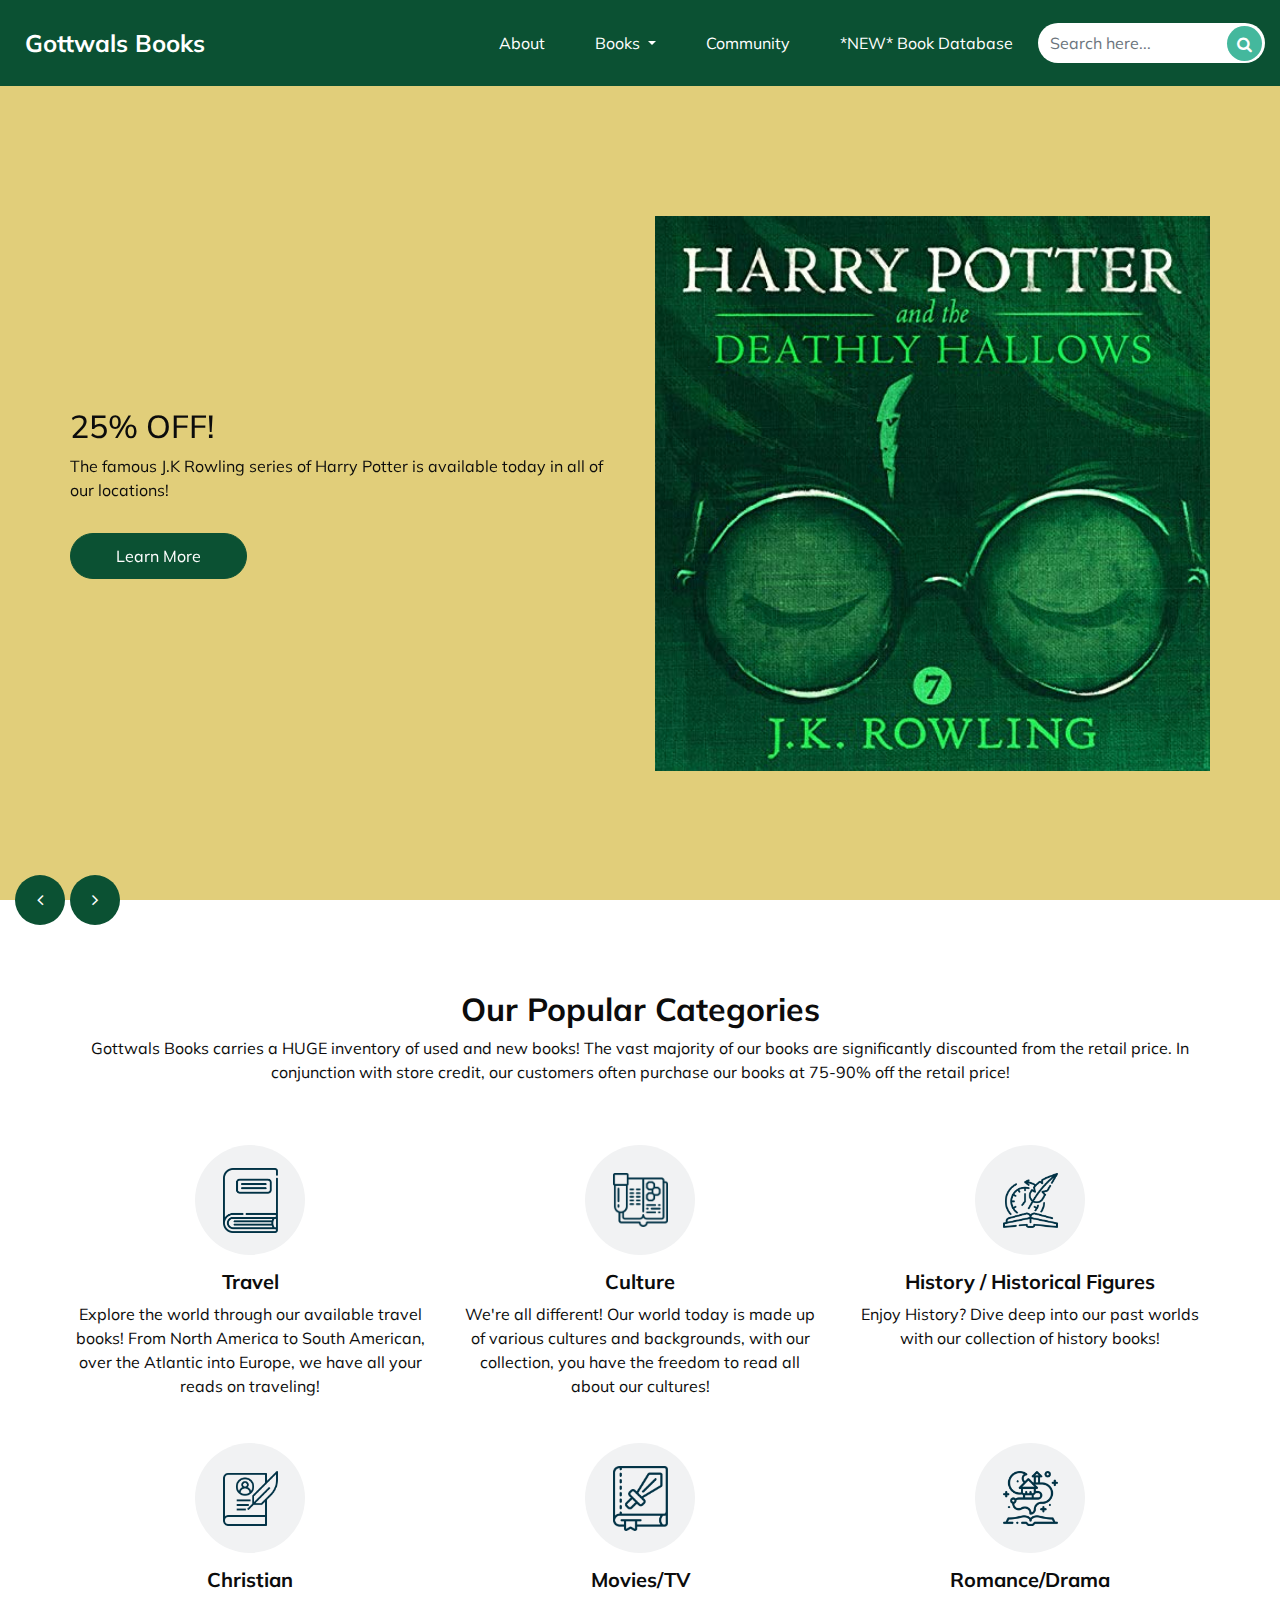
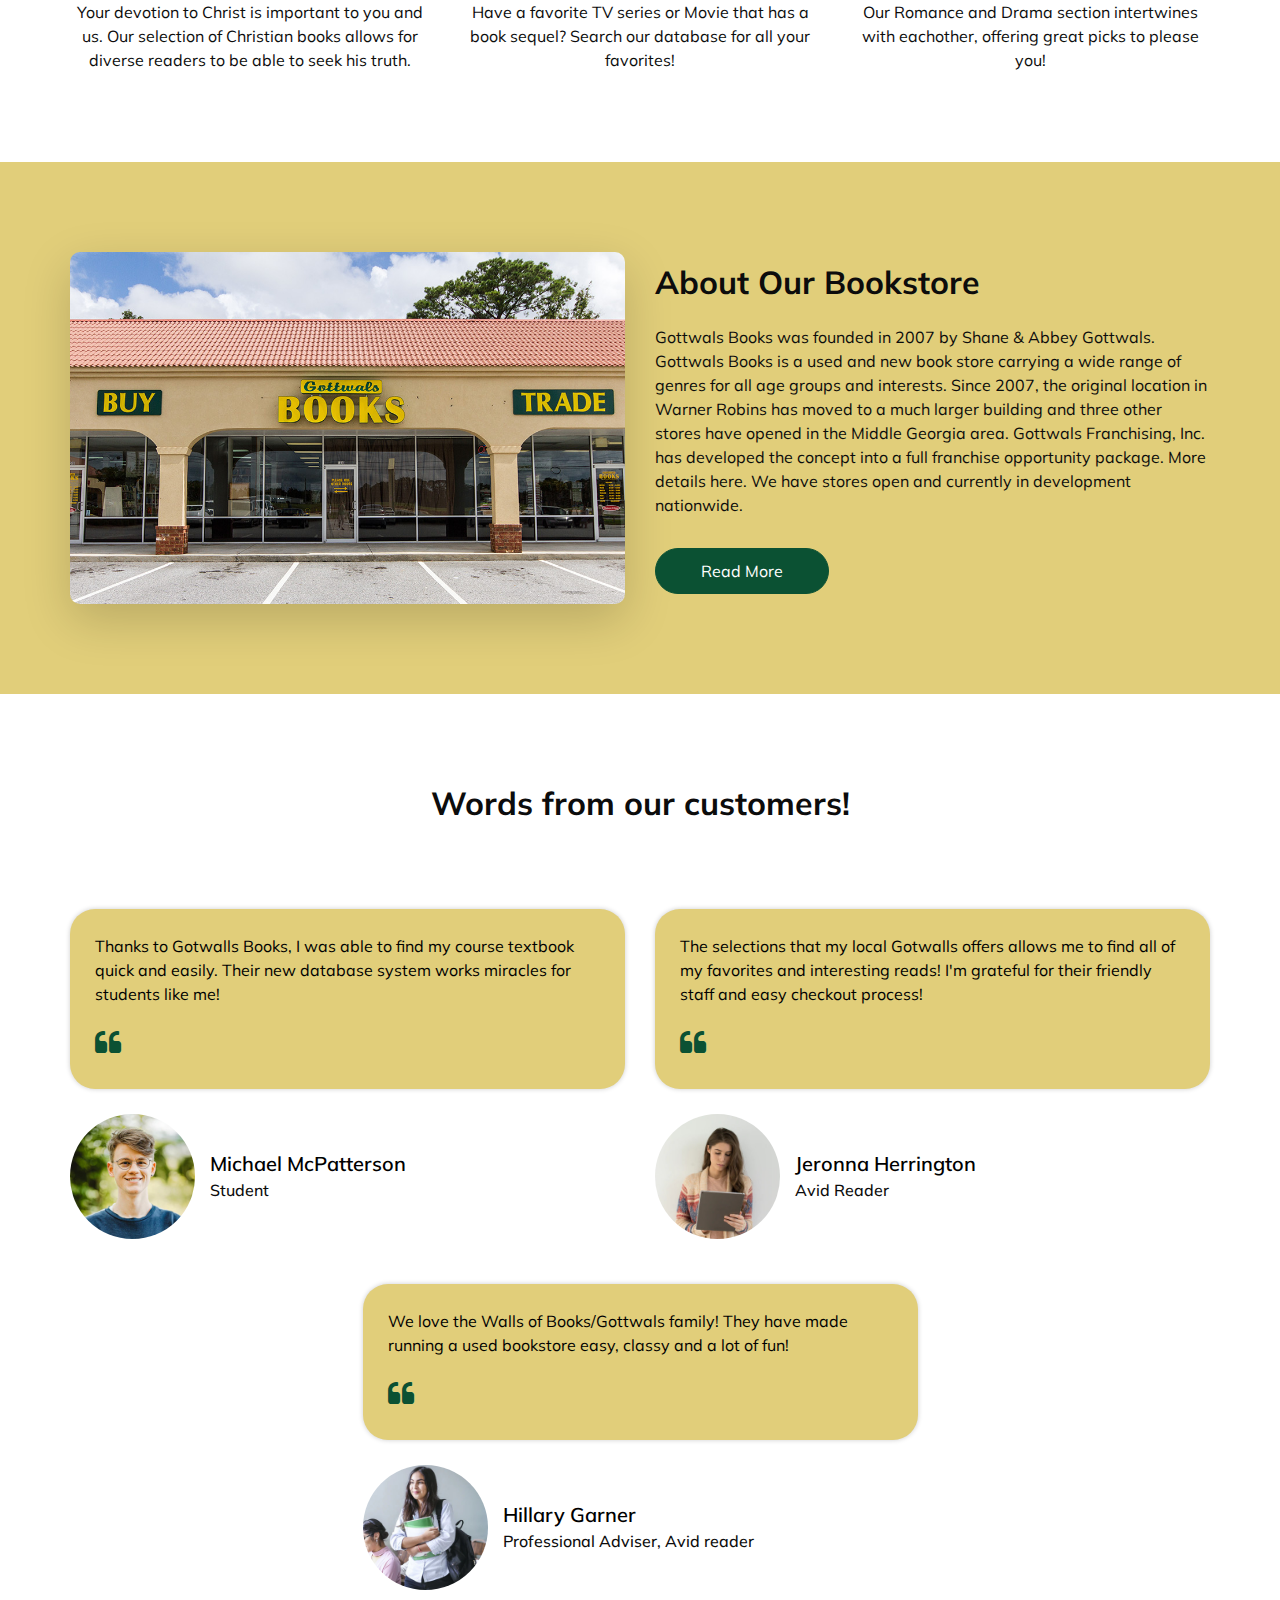
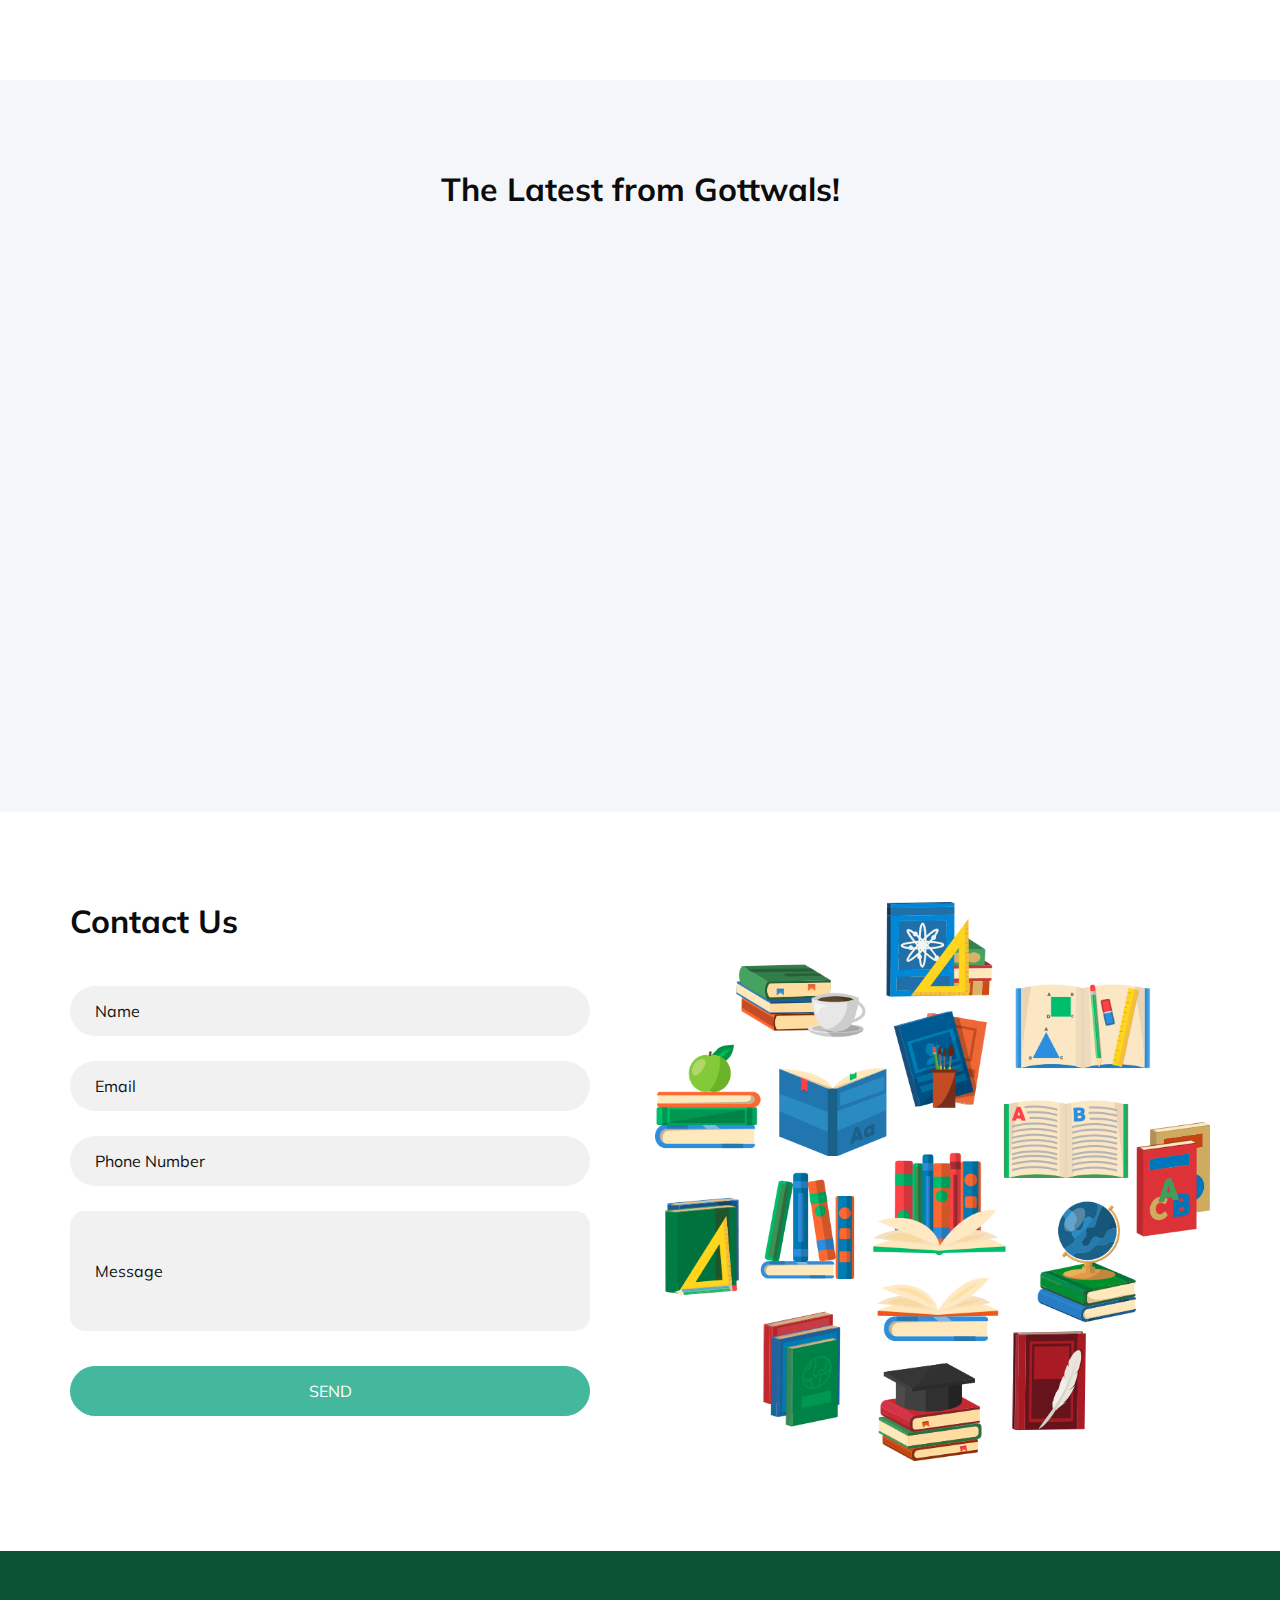
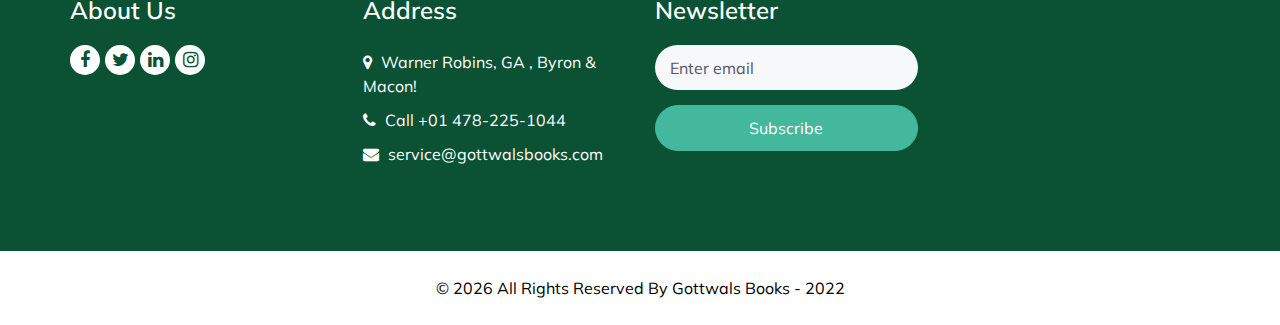
==== commit 8b6cb16e: "Update index.html" ====
--- a/Capstone/bostorek/index.html
+++ b/Capstone/bostorek/index.html
@@ -55,13 +55,13 @@
                 <a class="nav-link dropdown-toggle" data-toggle="dropdown" href="#">Books
                 <span class="caret"></span></a>
                   <ul class="dropdown-menu" aria-labelledby="dropdownMenuLink">
-                    <li><a class="dropdown-item" href="#">Action</a></li>
-                    <li><a class="dropdown-item" href="#">Another action</a></li>
-                    <li><a class="dropdown-item" href="#">Something else here</a></li>
+                    <li><a class="dropdown-item" href="#">Kids</a></li>
+                    <li><a class="dropdown-item" href="#">Audio Books</a></li>
+                    <li><a class="dropdown-item" href="#">Trade & Sell</a></li>
                   </ul>
               </li>
               <li class="nav-item">
-                <a class="nav-link" href="blog.html"> Blog </a>
+                <a class="nav-link" href="community.html"> Community </a>
               </li>
               <li class="nav-item">
                 <a class="nav-link" href="contact.html">*NEW* Book Database</a>
